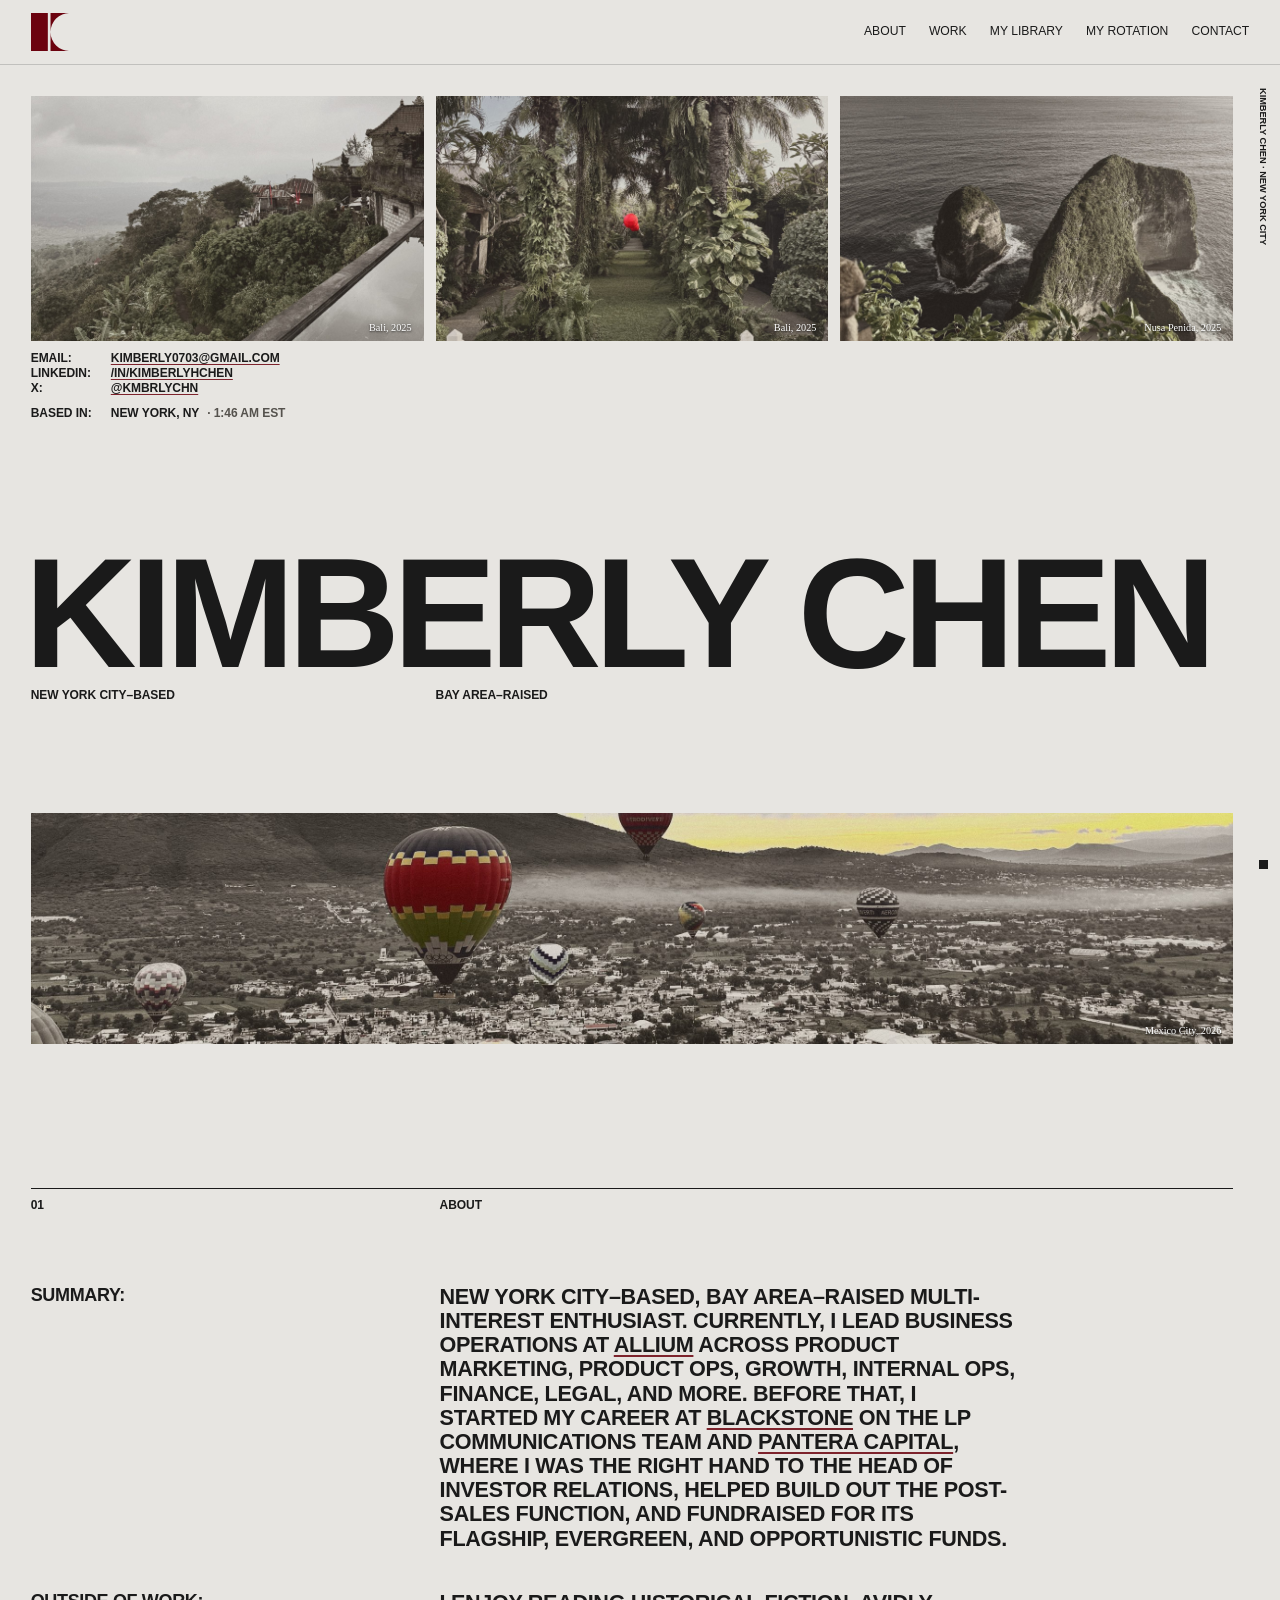
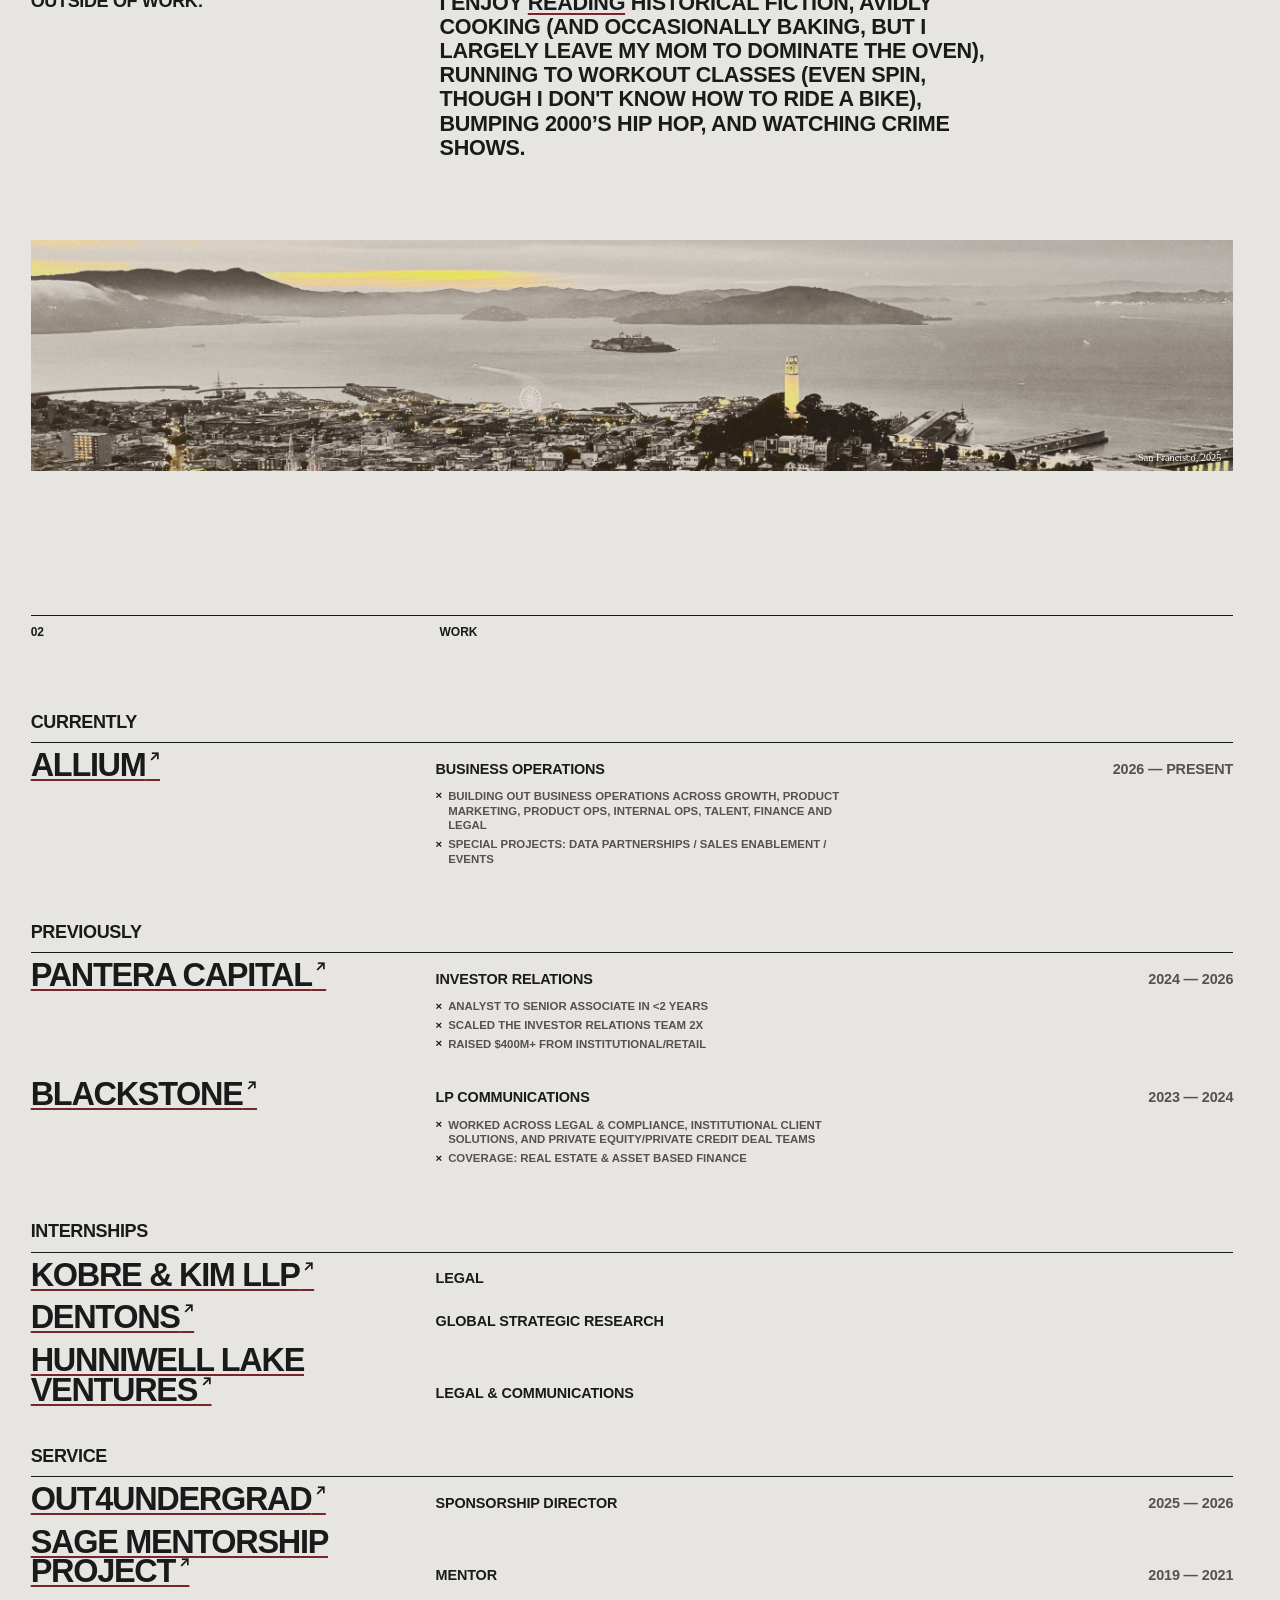
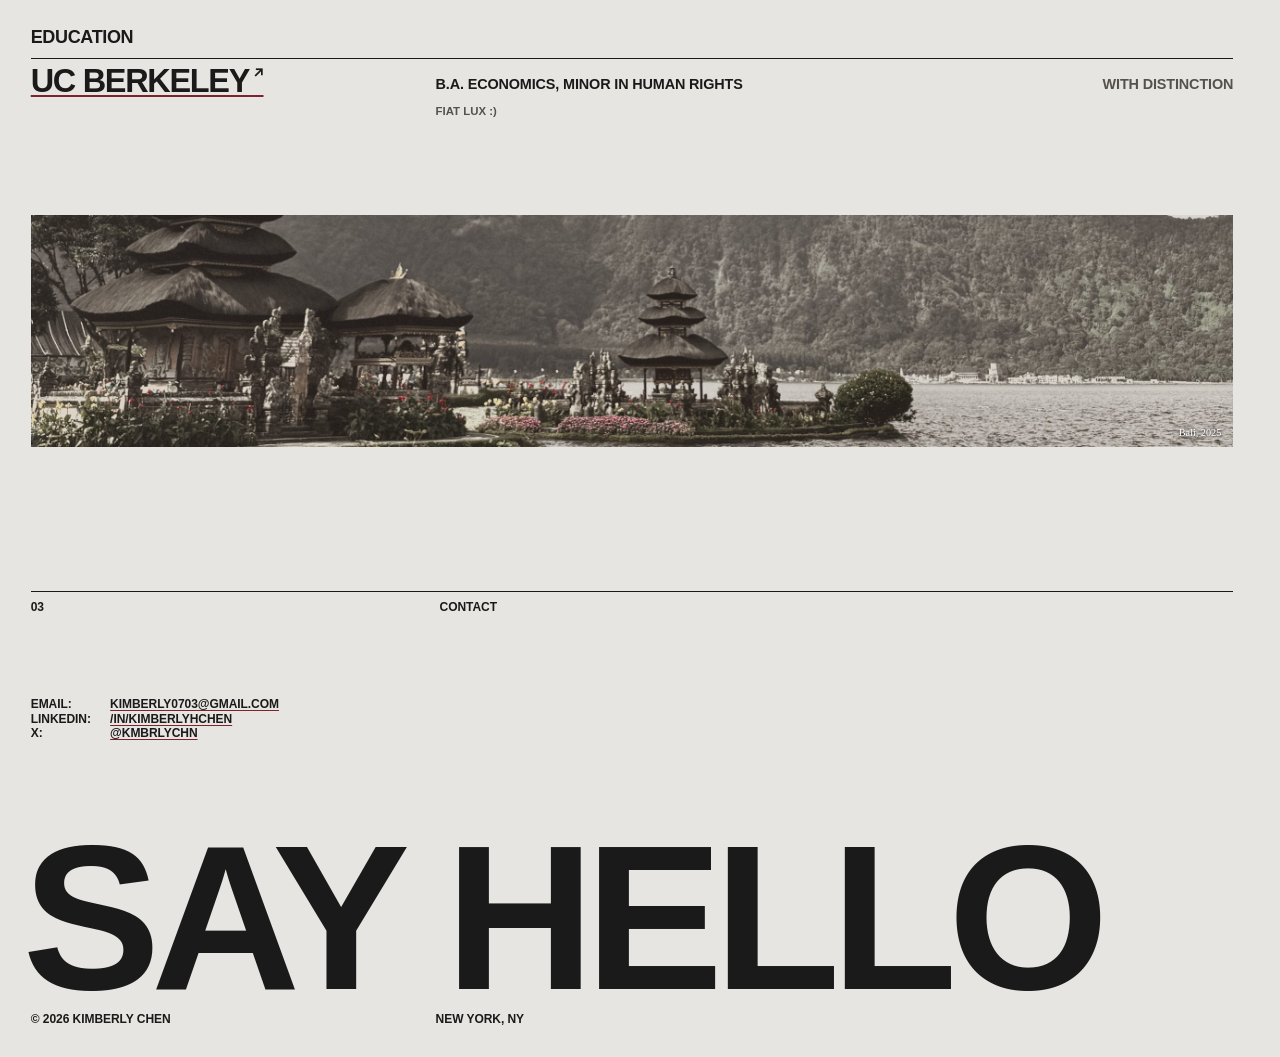
==== index.html @ 0ddcc220 "Photo labels in Homemade Apple pen handwriting Co-Authored-By: Claude Opus 5.5 <noreply@anthropic.co" ====
<!DOCTYPE html>
<html lang="en">
<head>
<meta charset="UTF-8">
<meta name="viewport" content="width=device-width, initial-scale=1.0">
<title>Kimberly Chen</title>
<meta name="description" content="Kimberly Chen, a builder based in New York City. Business Operations at Allium.">
<link rel="icon" href="favicon.svg" type="image/svg+xml">
<link rel="icon" href="favicon.png" type="image/png" sizes="64x64">
<link rel="apple-touch-icon" href="apple-touch-icon.png">
<link rel="preconnect" href="https://fonts.googleapis.com">
<link rel="preconnect" href="https://fonts.gstatic.com" crossorigin>
<link href="https://fonts.googleapis.com/css2?family=Inter+Tight:wght@500;600;700&family=Homemade+Apple&display=swap" rel="stylesheet">
<link rel="stylesheet" href="css/style.css">
</head>
<body>

<header class="topbar">
  <a href="#top" class="topbar-name" aria-label="Kimberly Chen, home"><svg class="topbar-mark" viewBox="15 15 71 70" aria-hidden="true"><rect x="15" y="15" width="31" height="70"/><path d="M51,50 L51,15 L86,15 A35,35 0 0 0 51,50 Z"/><path d="M51,50 A35,35 0 0 0 86,85 L51,85 Z"/></svg></a>
  <nav class="topbar-nav" aria-label="Primary">
    <a href="#about">About</a>
    <a href="#work">Work</a>
    <a href="/library">My Library</a>
    <a href="/rotation">My Rotation</a>
    <a href="#contact">Contact</a>
  </nav>
</header>

<span class="spine" aria-hidden="true">Kimberly Chen · New York City</span>

<main class="page">

  <section class="hero" id="top">
    <div class="photos">
      <figure class="photo"><img src="images/cover-01.jpg" alt="Clifftop village above a misty valley" width="1600" height="1000"><figcaption class="photo-label">Bali, 2025</figcaption></figure>
      <figure class="photo"><img src="images/cover-02.jpg" alt="Garden path under an arch of palm trees" width="1600" height="1000"><figcaption class="photo-label">Bali, 2025</figcaption></figure>
      <figure class="photo"><img src="images/cover-03.jpg" alt="Sea stacks rising out of the ocean" width="1600" height="1000"><figcaption class="photo-label">Nusa Penida, 2025</figcaption></figure>
    </div>

    <dl class="info">
      <dt>Email:</dt><dd><a href="mailto:kimberly0703@gmail.com">kimberly0703@gmail.com</a></dd>
      <dt>LinkedIn:</dt><dd><a href="https://www.linkedin.com/in/kimberlyhchen/" target="_blank" rel="noopener">/in/kimberlyhchen</a></dd>
      <dt>X:</dt><dd><a href="https://x.com/kmbrlychn" target="_blank" rel="noopener">@kmbrlychn</a></dd>
      <dt class="gap">Based in:</dt><dd class="gap">New York, NY <span id="clock"></span></dd>
    </dl>

    <h1 class="display display-name">Kimberly Chen</h1>

    <div class="row-foot">
      <span>New York City–based</span>
      <span>Bay Area–raised</span>
    </div>
  </section>

  <figure class="photo band"><img src="images/band-01.jpg" alt="Hot air balloons drifting over a valley town at sunrise" width="2600" height="500"><figcaption class="photo-label">Mexico City, 2026</figcaption></figure>

  <section class="section" id="about">
    <div class="section-head">
      <span>01</span>
      <span>About</span>
    </div>

    <div class="split">
      <h2 class="label">Summary:</h2>
      <p class="body-caps">New York City–based, Bay Area–raised multi-interest enthusiast. Currently, I lead Business Operations at <a href="https://www.allium.so" target="_blank" rel="noopener">Allium</a> across Product Marketing, Product Ops, Growth, Internal Ops, Finance, Legal, and more. Before that, I started my career at <a href="https://www.blackstone.com" target="_blank" rel="noopener">Blackstone</a> on the LP Communications team and <a href="https://panteracapital.com" target="_blank" rel="noopener">Pantera Capital</a>, where I was the right hand to the Head of Investor Relations, helped build out the post-sales function, and fundraised for its flagship, evergreen, and opportunistic funds.</p>
    </div>

    <div class="split">
      <h2 class="label">Outside of work:</h2>
      <p class="body-caps">I enjoy <a href="/library">reading</a> historical fiction, avidly cooking (and occasionally baking, but I largely leave my mom to dominate the oven), running to workout classes (even spin, though I don't know how to ride a bike), bumping 2000’s hip hop, and watching crime shows.</p>
    </div>
  </section>

  <figure class="photo band band-sf"><img src="images/band-02.jpg" alt="San Francisco at dusk, looking past Coit Tower to Alcatraz and the bay" width="2600" height="500" loading="lazy"><figcaption class="photo-label">San Francisco, 2025</figcaption></figure>

  <section class="section" id="work">
    <div class="section-head">
      <span>02</span>
      <span>Work</span>
    </div>


    <div class="roles">
      <h3 class="label group">Currently</h3>
      <div class="role">
        <a class="role-co" href="https://www.allium.so" target="_blank" rel="noopener">Allium<span aria-hidden="true">&nbsp;↗</span></a>
        <span class="role-title">Business Operations</span>
        <span class="role-date">2026 — Present</span>
        <ul class="role-points">
          <li>Building out Business Operations across Growth, Product Marketing, Product Ops, Internal Ops, Talent, Finance and Legal</li>
          <li>Special projects: data partnerships / sales enablement / events</li>
        </ul>
      </div>

      <h3 class="label group">Previously</h3>
      <div class="role">
        <a class="role-co" href="https://panteracapital.com" target="_blank" rel="noopener">Pantera Capital<span aria-hidden="true">&nbsp;↗</span></a>
        <span class="role-title">Investor Relations</span>
        <span class="role-date">2024 — 2026</span>
        <ul class="role-points">
          <li>Analyst to Senior Associate in &lt;2 years</li>
          <li>Scaled the investor relations team 2x</li>
          <li>Raised $400M+ from institutional/retail</li>
        </ul>
      </div>
      <div class="role">
        <a class="role-co" href="https://www.blackstone.com" target="_blank" rel="noopener">Blackstone<span aria-hidden="true">&nbsp;↗</span></a>
        <span class="role-title">LP Communications</span>
        <span class="role-date">2023 — 2024</span>
        <ul class="role-points">
          <li>Worked across Legal &amp; Compliance, Institutional Client Solutions, and Private Equity/Private Credit deal teams</li>
          <li>Coverage: Real Estate &amp; Asset Based Finance</li>
        </ul>
      </div>

      <h3 class="label group">Internships</h3>
      <div class="role">
        <a class="role-co" href="https://kobrekim.com" target="_blank" rel="noopener">Kobre &amp; Kim LLP<span aria-hidden="true">&nbsp;↗</span></a>
        <span class="role-title">Legal</span>
        <span class="role-date"></span>
      </div>
      <div class="role">
        <a class="role-co" href="https://www.dentons.com" target="_blank" rel="noopener">Dentons<span aria-hidden="true">&nbsp;↗</span></a>
        <span class="role-title">Global Strategic Research</span>
        <span class="role-date"></span>
      </div>
      <div class="role">
        <a class="role-co" href="https://hunniwell.com" target="_blank" rel="noopener">Hunniwell Lake Ventures<span aria-hidden="true">&nbsp;↗</span></a>
        <span class="role-title">Legal &amp; Communications</span>
        <span class="role-date"></span>
      </div>

      <h3 class="label group">Service</h3>
      <div class="role">
        <a class="role-co" href="https://www.outforundergrad.org" target="_blank" rel="noopener">Out4Undergrad<span aria-hidden="true">&nbsp;↗</span></a>
        <span class="role-title">Sponsorship Director</span>
        <span class="role-date">2025 — 2026</span>
      </div>
      <div class="role">
        <a class="role-co" href="https://sagementorship.org" target="_blank" rel="noopener">Sage Mentorship Project<span aria-hidden="true">&nbsp;↗</span></a>
        <span class="role-title">Mentor</span>
        <span class="role-date">2019 — 2021</span>
      </div>

      <h3 class="label group">Education</h3>
      <div class="role">
        <a class="role-co" href="https://www.berkeley.edu" target="_blank" rel="noopener">UC Berkeley<span aria-hidden="true">&nbsp;↗</span></a>
        <span class="role-title">B.A. Economics, Minor in Human Rights</span>
        <span class="role-date">With Distinction</span>
        <p class="role-points role-note">Fiat Lux :)</p>
      </div>
    </div>
  </section>

  <figure class="photo band band-temple"><img src="images/band-03.jpg" alt="Lakeside temple pagodas below a cloud-wrapped mountain" width="2600" height="500" loading="lazy"><figcaption class="photo-label">Bali, 2025</figcaption></figure>

  <section class="section contact" id="contact">
    <div class="section-head">
      <span>03</span>
      <span>Contact</span>
    </div>

    <dl class="info">
      <dt>Email:</dt><dd><a href="mailto:kimberly0703@gmail.com">kimberly0703@gmail.com</a></dd>
      <dt>LinkedIn:</dt><dd><a href="https://www.linkedin.com/in/kimberlyhchen/" target="_blank" rel="noopener">/in/kimberlyhchen</a></dd>
      <dt>X:</dt><dd><a href="https://x.com/kmbrlychn" target="_blank" rel="noopener">@kmbrlychn</a></dd>
    </dl>

    <h2 class="display"><a href="mailto:kimberly0703@gmail.com">Say hello</a></h2>

    <div class="row-foot">
      <span>© 2026 Kimberly Chen</span>
      <span>New York, NY</span>
    </div>
  </section>

</main>

<span class="corner" aria-hidden="true"></span>

<script src="js/main.js"></script>
</body>
</html>
---- css/style.css ----
:root{
  --paper:#e7e5e1;
  --ink:#1a1a1a;
  --ink-soft:#55524d;
  --rule:rgba(26,26,26,.18);
  --photo:#302824;
  --chrome:#dcdad5;
  --accent:#6b020e;
  --accent-soft:rgba(107,2,14,.85);

  /* Helvetica Neue on Apple devices matches the reference exactly; Inter Tight covers everyone else */
  --font:'Helvetica Neue', Helvetica, 'Inter Tight', Arial, sans-serif;

  --gutter:clamp(1rem,2.4vw,2.2rem);
  --gap:clamp(.4rem,1cqi,.75rem);
}

*,*::before,*::after{box-sizing:border-box;}
html{scroll-behavior:smooth;}
body{
  margin:0;
  background:var(--paper);
  color:var(--ink);
  font-family:var(--font);
  -webkit-font-smoothing:antialiased;
}
a{color:inherit;text-decoration:none;}
h1,h2,h3,p,dl,dd,figure{margin:0;}

/* ---------- TOPBAR ---------- */
.topbar{
  position:sticky;
  top:0;
  z-index:50;
  display:flex;
  align-items:center;
  justify-content:space-between;
  gap:1rem;
  padding:.8rem var(--gutter);
  background:var(--paper);
  border-bottom:1px solid var(--rule);
}
.topbar-name{
  font-weight:700;
  font-size:clamp(1.3rem,2.4vw,1.9rem);
  line-height:.8;
  letter-spacing:-.045em;
  text-transform:uppercase;
  white-space:nowrap;
}
.topbar-name{display:flex;align-items:center;gap:.45em;}
.topbar-mark{height:1.25em;width:auto;fill:var(--accent);flex:none;}
.topbar-nav{display:flex;gap:clamp(.9rem,1.8vw,1.5rem);}
.topbar-nav a{
  padding-bottom:.18em;
  font-size:clamp(.72rem,.95vw,.85rem);
  font-weight:400;
  letter-spacing:0;
  text-transform:uppercase;
  background:linear-gradient(var(--accent),var(--accent)) left bottom / 0 2px no-repeat;
  transition:background-size .25s ease;
}
.topbar-nav a:hover,
.topbar-nav a.is-active{background-size:100% 2px;}

/* ---------- PAGE ---------- */
.page{
  padding:0 calc(var(--gutter) + 1rem) 0 var(--gutter);
  container-type:inline-size;
}
.hero{padding-top:var(--gutter);}
.section{
  padding-top:clamp(5rem,12cqi,9rem);
  scroll-margin-top:3.5rem;
}

/* the small caps type that carries everything that isn't the display word */
.label,
.info dt,.info dd,
.row-foot,.section-head,
.spine,
.role-co,.role-title,.role-date{
  font-weight:700;
  font-size:clamp(.62rem,1cqi,.8rem);
  line-height:1.15;
  letter-spacing:-.005em;
  text-transform:uppercase;
}

/* ---------- PHOTOS ---------- */
.photos{
  display:grid;
  grid-template-columns:repeat(3,1fr);
  gap:var(--gap);
}
.photo{
  aspect-ratio:16/10;
  background:var(--photo);
  overflow:hidden;
}
.photo{position:relative;}
.photo-label{
  position:absolute;
  right:clamp(.45rem,1cqi,.85rem);
  bottom:clamp(.3rem,.7cqi,.55rem);
  font-family:'Homemade Apple', cursive;
  font-size:clamp(.55rem,.85cqi,.78rem);
  line-height:1;
  color:#fff;
  text-shadow:0 1px 2px rgba(0,0,0,.65), 0 0 8px rgba(0,0,0,.45);
  pointer-events:none;
}
.photo img{
  width:100%;height:100%;
  object-fit:cover;
  display:block;
}
.band{
  aspect-ratio:26/5;
  margin-top:clamp(2.5rem,7cqi,5rem);
}

/* ---------- HERO / CONTACT ---------- */
.info{
  display:grid;
  grid-template-columns:max-content 1fr;
  gap:.05rem 1.2em;
  margin-top:.7rem;
}
.info .gap{margin-top:.9em;}
.info dd a{transition:opacity .2s ease;}
.info dd a:hover{opacity:.55;}
#clock{margin-left:.4em;color:var(--ink-soft);}

.display{
  margin-top:clamp(3rem,11cqi,8.5rem);
  font-weight:700;
  font-size:17.2cqi;
  line-height:.78;
  letter-spacing:-.045em;
  text-transform:uppercase;
  white-space:nowrap;
  margin-left:-.04em;
}
.display-name{font-size:12.9cqi;}
.display a{transition:opacity .2s ease;}
.display a:hover{opacity:.7;}
.row-foot{
  display:grid;
  grid-template-columns:repeat(3,1fr);
  gap:var(--gap);
  margin-top:clamp(.5rem,1.2cqi,.9rem);
  padding-bottom:var(--gutter);
}

.spine{
  position:fixed;
  top:calc(3.6rem + var(--gutter));
  right:clamp(.4rem,.9vw,.8rem);
  z-index:40;
  writing-mode:vertical-rl;
  white-space:nowrap;
  font-size:.58rem;
}
.corner{
  position:fixed;
  right:clamp(.4rem,.9vw,.8rem);
  bottom:var(--gutter);
  z-index:40;
  width:.6rem;
  aspect-ratio:1;
  background:var(--ink);
}

/* ---------- SECTIONS ---------- */
.section-head{
  display:grid;
  grid-template-columns:1fr 2fr;
  gap:var(--gap);
  padding:.6rem 0 clamp(2rem,6cqi,4.5rem);
  border-top:1.5px solid var(--ink);
}
.split{
  display:grid;
  grid-template-columns:1fr 2fr;
  gap:var(--gap);
  margin-bottom:clamp(1.5rem,3.5cqi,2.5rem);
}
.body-caps a{
  text-decoration:underline;
  text-decoration-thickness:1.5px;
  text-underline-offset:.15em;
  text-decoration-color:var(--accent-soft);
  transition:text-decoration-color .2s ease;
}
.body-caps a:hover{text-decoration-color:var(--accent);}
.body-caps{
  font-weight:700;
  text-transform:uppercase;
  font-size:clamp(.85rem,1.8cqi,1.35rem);
  line-height:1.12;
  letter-spacing:-.015em;
  max-width:48ch;
}

.roles{display:grid;grid-template-columns:1fr 1fr 1fr;gap:0 var(--gap);}
.group{
  grid-column:1 / -1;
  padding:2.2rem 0 .6rem;
  border-bottom:1.5px solid var(--ink);
}
.group:first-child{padding-top:0;}
.role{
  grid-column:1 / -1;
  display:grid;
  grid-template-columns:subgrid;
  row-gap:.3rem;
  align-items:end;
  padding:.5rem 0 .3rem;
}
.role .role-co{
  font-size:clamp(1.15rem,2.7cqi,2.4rem);
  line-height:.92;
  letter-spacing:-.04em;
}
.role-title,.role-date{padding-bottom:.25em;}
.roles .group,
.split .label{
  font-size:clamp(.85rem,1.5cqi,1.3rem);
  letter-spacing:-.02em;
}
.role .role-title,.role .role-date{
  font-size:clamp(.72rem,1.2cqi,1.05rem);
  letter-spacing:-.01em;
}
.role-date{text-align:right;color:var(--ink-soft);}
.role-points{
  grid-column:2 / -1;
  margin:.2rem 0 .7rem;
  padding-left:0;
  list-style:none;
  max-width:64ch;
  font-weight:600;
  font-size:clamp(.62rem,.95cqi,.8rem);
  line-height:1.3;
  text-transform:uppercase;
  color:var(--ink-soft);
}
.role-note{margin-top:.2rem;}
.role-points li{
  position:relative;
  padding-left:1.1em;
  margin-bottom:.35em;
}
.role-points li::before{
  content:"×";
  position:absolute;
  left:0;
  top:-.05em;
  color:var(--ink);
  font-weight:700;
}
a.role-co{
  justify-self:start;
  text-decoration:underline;
  text-decoration-thickness:2px;
  text-underline-offset:.1em;
  text-decoration-color:var(--accent-soft);
  transition:text-decoration-color .2s ease;
}
a.role-co span{font-size:.45em;vertical-align:.9em;}
a.role-co:hover{text-decoration-color:var(--accent);}

.contact .display{margin-top:clamp(2.5rem,8cqi,6rem);}

/* ---------- LIBRARY ---------- */
.display-library{margin-top:clamp(1.5rem,5cqi,4rem);font-size:11cqi;}
.library-meta{
  display:grid;
  grid-template-columns:1fr 2fr;
  gap:var(--gap);
  align-items:end;
  margin-top:clamp(.6rem,1.4cqi,1rem);
}
.library-meta .info{margin-top:0;}
.info dd a{text-decoration:underline;text-underline-offset:.2em;text-decoration-color:var(--accent-soft);}
.info dd a:hover{text-decoration-color:var(--accent);}
.sort{display:flex;align-items:baseline;gap:1.2em;}
.sort button{
  padding:0 0 .15em;
  border:0;
  background:linear-gradient(var(--accent),var(--accent)) left bottom / 0 2px no-repeat;
  color:var(--ink);
  font:inherit;
  font-size:clamp(.62rem,1cqi,.8rem);
  font-weight:700;
  text-transform:uppercase;
  cursor:pointer;
  transition:background-size .25s ease;
}
.sort button:hover,.sort button.is-active{background-size:100% 2px;}

.shelf-wrap,.now-reading{margin-top:clamp(2rem,5cqi,3.5rem);}
.shelf-wrap .section-head,.now-reading .section-head{padding-bottom:0;}
.now-list{
  list-style:none;
  margin:0;
  padding:clamp(1.2rem,3cqi,2rem) 0 0;
  display:grid;
  grid-template-columns:repeat(3,1fr);
  gap:var(--gap);
}
.now-book{display:flex;align-items:flex-end;gap:1rem;}
.now-cover{flex:0 0 clamp(70px,9cqi,120px);}
.now-cover img,.now-cover .book-blank{
  display:block;
  width:100%;
  aspect-ratio:2/3;
  object-fit:cover;
  filter:saturate(.55) sepia(.14) contrast(.97);
  box-shadow:0 1px 2px rgba(0,0,0,.12);
  transition:filter .3s ease;
}
.now-book:hover img{filter:none;}
.now-text{display:flex;flex-direction:column;gap:.25rem;}
.now-title,.now-author{
  font-weight:700;
  font-size:clamp(.62rem,1cqi,.8rem);
  line-height:1.15;
  text-transform:uppercase;
}
.now-author{color:var(--ink-soft);}
.shelf-status{padding-top:1rem;}
.shelf-status a{text-decoration:underline;text-underline-offset:.2em;text-decoration-color:var(--accent);}
.shelf{
  list-style:none;
  margin:0;
  padding:0;
  display:grid;
  grid-template-columns:repeat(6,1fr);
  gap:0 var(--gap);
}
.book{
  position:relative;
  aspect-ratio:4/5;
  display:flex;
  align-items:center;
  justify-content:center;
}
.book-num{
  position:absolute;
  left:0;top:.5rem;
  font-weight:700;
  font-size:clamp(.55rem,.8cqi,.68rem);
}
.book-link{
  position:relative;
  width:42%;
  display:block;
}
.book-link img,
.book-blank{
  display:block;
  width:100%;
  aspect-ratio:2/3;
  object-fit:cover;
  /* mute publisher covers so the grid reads like the site photos */
  filter:saturate(.55) sepia(.14) contrast(.97);
  box-shadow:0 1px 2px rgba(0,0,0,.12);
  transition:filter .3s ease, transform .3s ease;
}
.book-blank{
  padding:.4rem;
  background:#d6d3cd;
  font-weight:700;
  font-size:.5rem;
  line-height:1.1;
  text-transform:uppercase;
  overflow:hidden;
  overflow-wrap:anywhere;
}
.book-link:hover img{filter:none;transform:translateY(-2px);}
.book-cap{
  position:absolute;
  left:50%;top:calc(100% + .5rem);
  width:max-content;
  max-width:160%;
  transform:translateX(-50%);
  font-weight:700;
  font-size:.6rem;
  line-height:1.15;
  text-transform:uppercase;
  text-align:center;
  color:var(--ink-soft);
  opacity:0;
  transition:opacity .2s ease;
  pointer-events:none;
}
.book-link:hover .book-cap,
.book-link:focus-visible .book-cap{opacity:1;}
.library-foot{margin-top:clamp(3rem,8cqi,6rem);}

.shelf-albums{grid-template-columns:repeat(4,1fr);}
.album{aspect-ratio:1/1;}
.album .book-link{width:62%;}
.album .book-link img{aspect-ratio:1/1;}

@media (max-width:1000px){
  .shelf{grid-template-columns:repeat(4,1fr);}
}

/* ---------- MOBILE ---------- */
@media (max-width:640px){
  .page{padding-right:var(--gutter);}
  .spine,.corner{display:none;}
  .topbar-name{font-size:1rem;}
  .topbar-nav{gap:.7rem;}
  .topbar-nav a{font-size:.64rem;}
  .label,.info dt,.info dd,.row-foot,.section-head,
  .role-co,.role-title,.role-date{font-size:.62rem;}
  .photos{grid-template-columns:1fr 1fr;}
  .photo:first-child{grid-column:1 / -1;}
  .band{aspect-ratio:3/1;}
  .band img{object-position:38% 50%;}
  .band-sf img{object-position:58% 50%;}
  .band-temple img{object-position:20% 50%;}
  .row-foot{grid-template-columns:1fr 1fr;}
  .split,.section-head{grid-template-columns:1fr;}
  .library-meta{grid-template-columns:1fr;gap:1.2rem;}
  .shelf{grid-template-columns:repeat(3,1fr);}
  .shelf-albums{grid-template-columns:repeat(2,1fr);}
  .album .book-link{width:68%;}
  .now-list{grid-template-columns:1fr;gap:1.2rem;}
  .book-link{width:52%;}
  .book-cap{display:none;}
  .split .label{margin-bottom:.3rem;}
  .body-caps{font-size:.9rem;}
  .roles{grid-template-columns:1fr auto;}
  .role-title{grid-column:1;grid-row:2;}
  .role-points{grid-column:1 / -1;font-size:.62rem;}
  .role-date{grid-column:2;grid-row:1;}
}

@media (prefers-reduced-motion: reduce){
  html{scroll-behavior:auto;}
  *{transition-duration:.001ms !important;}
}
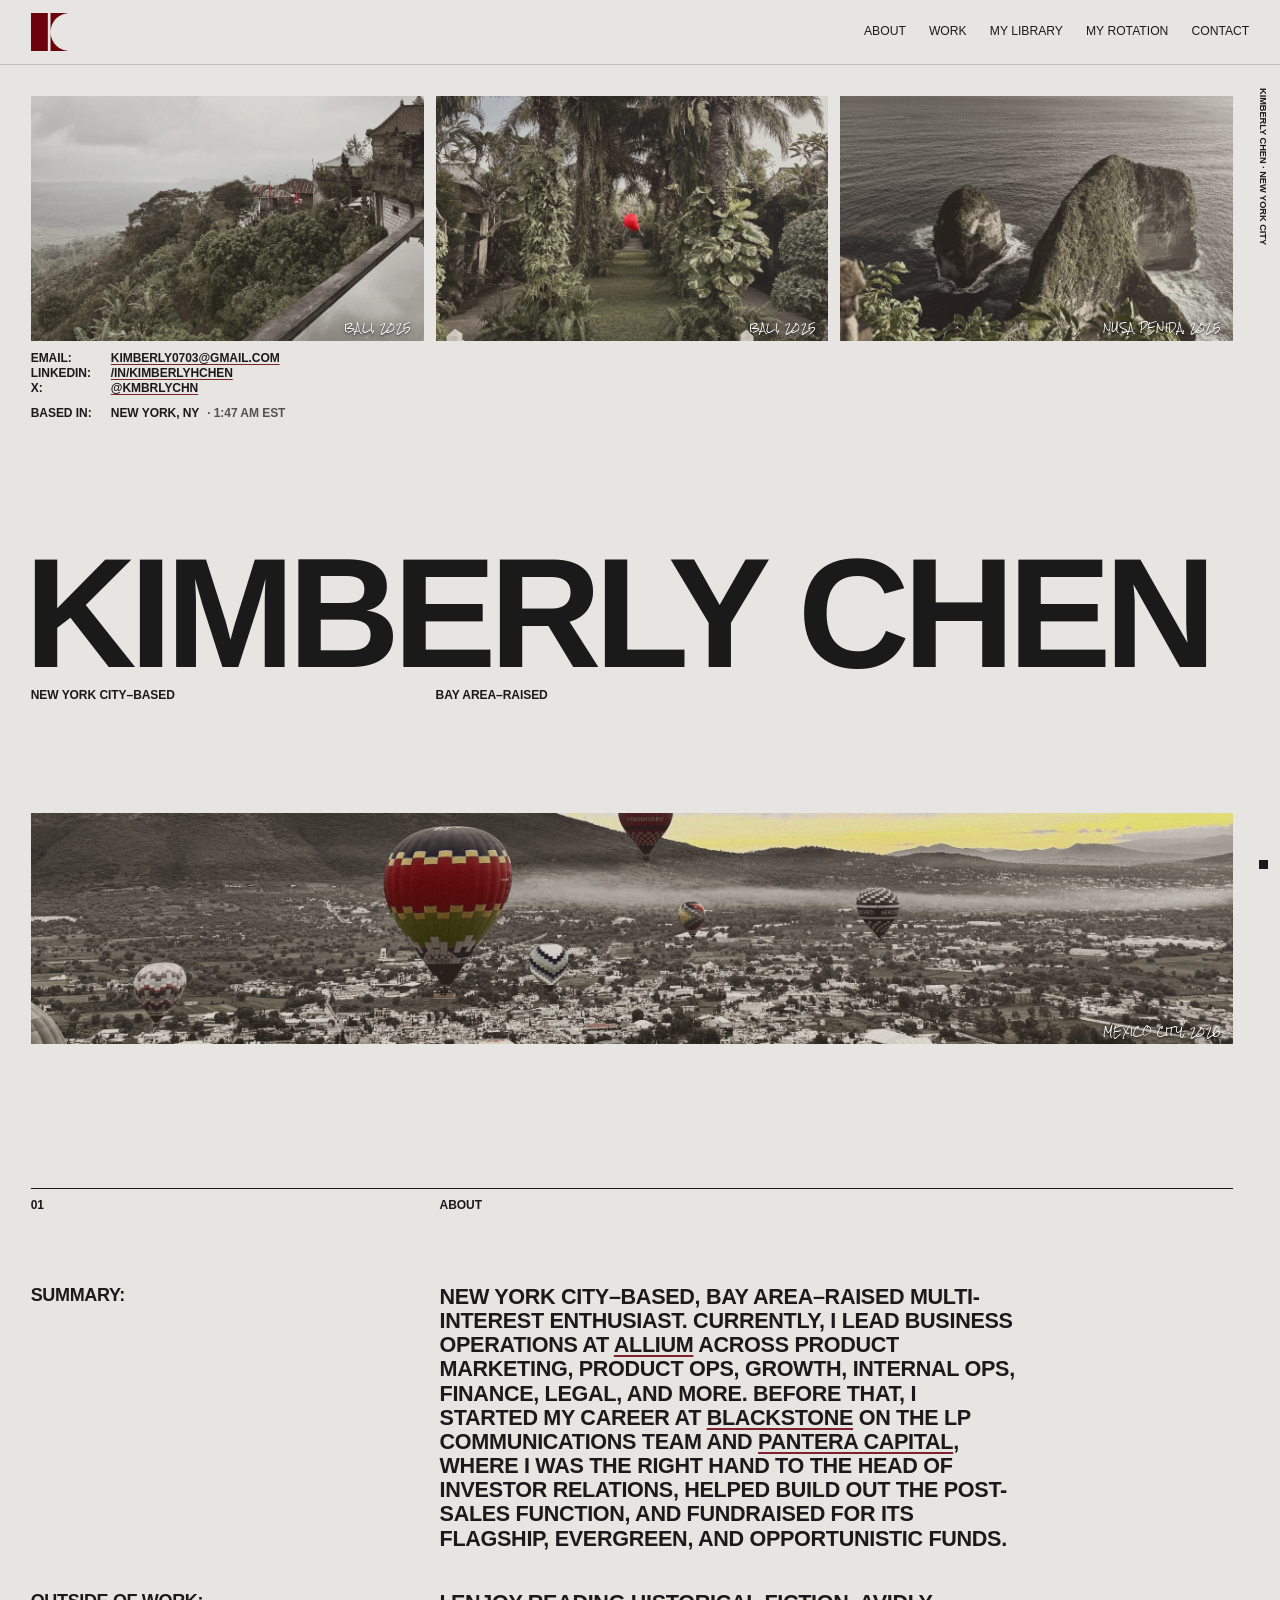
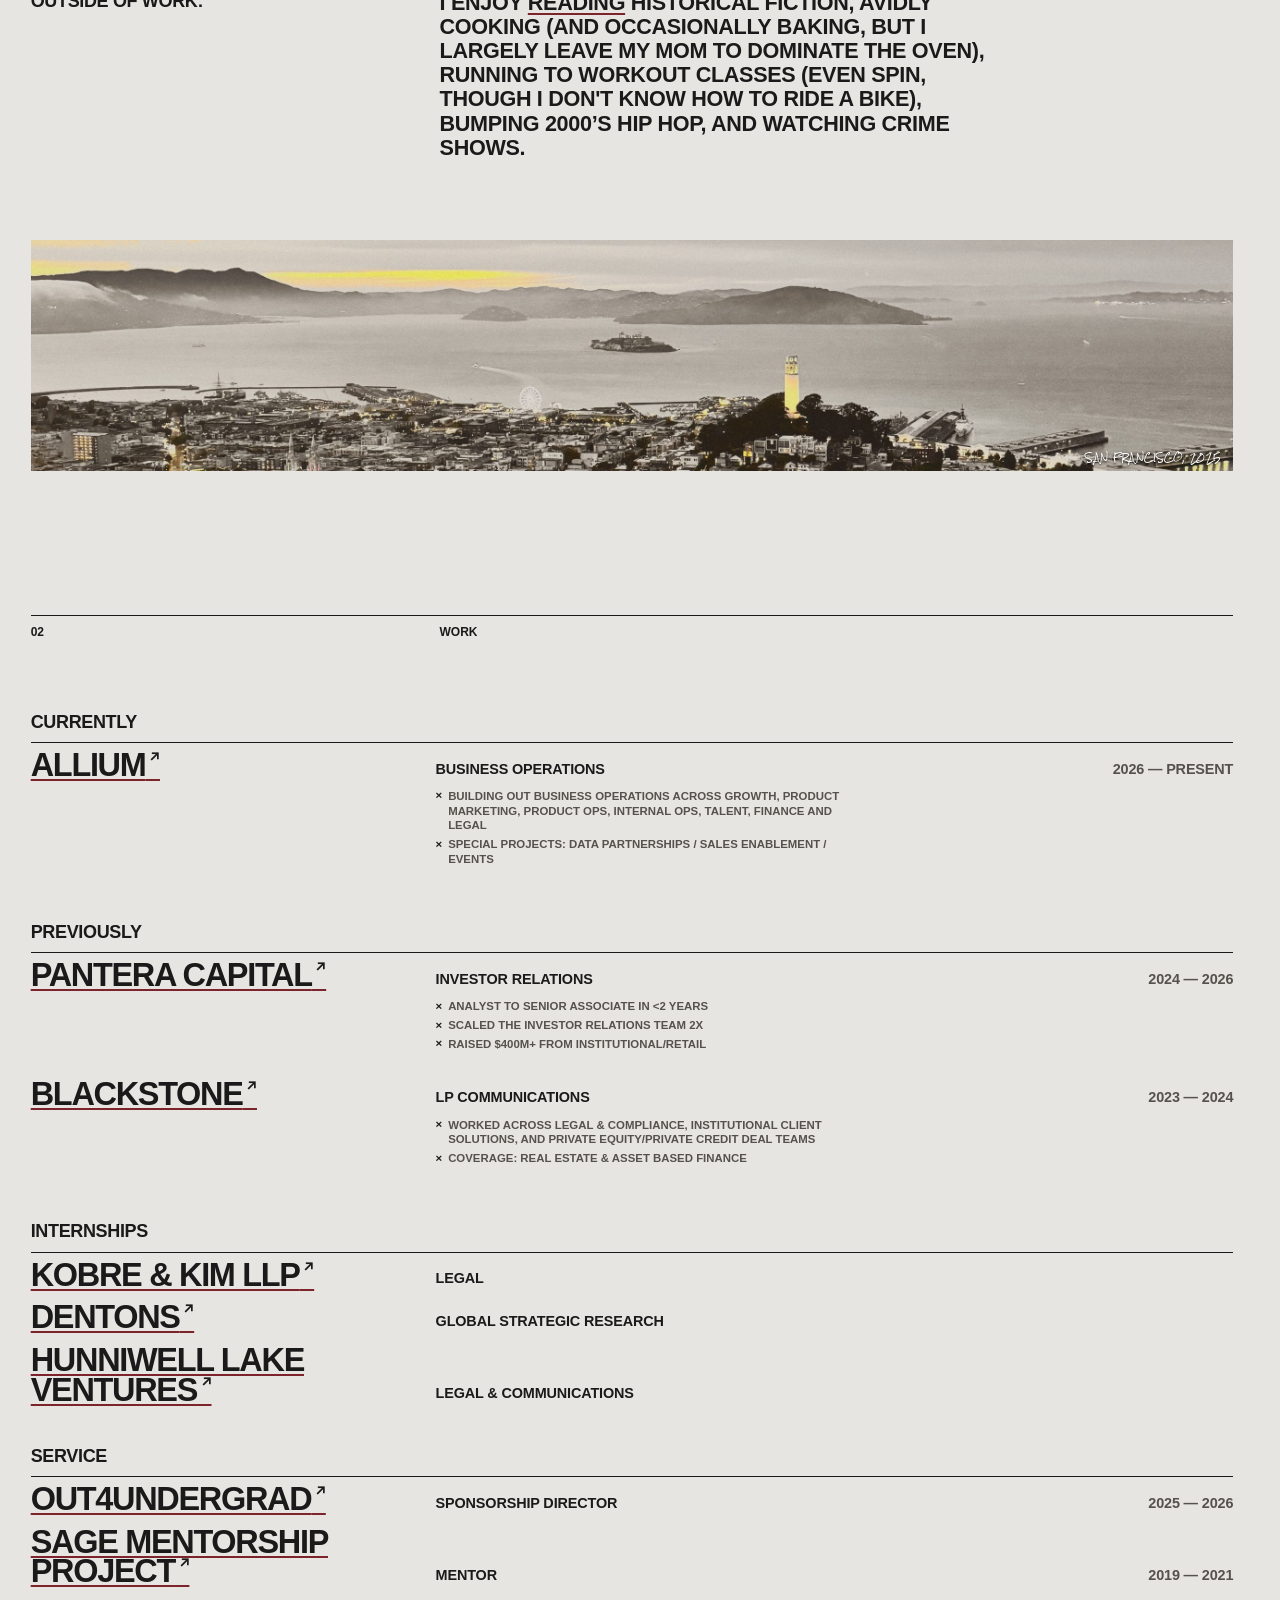
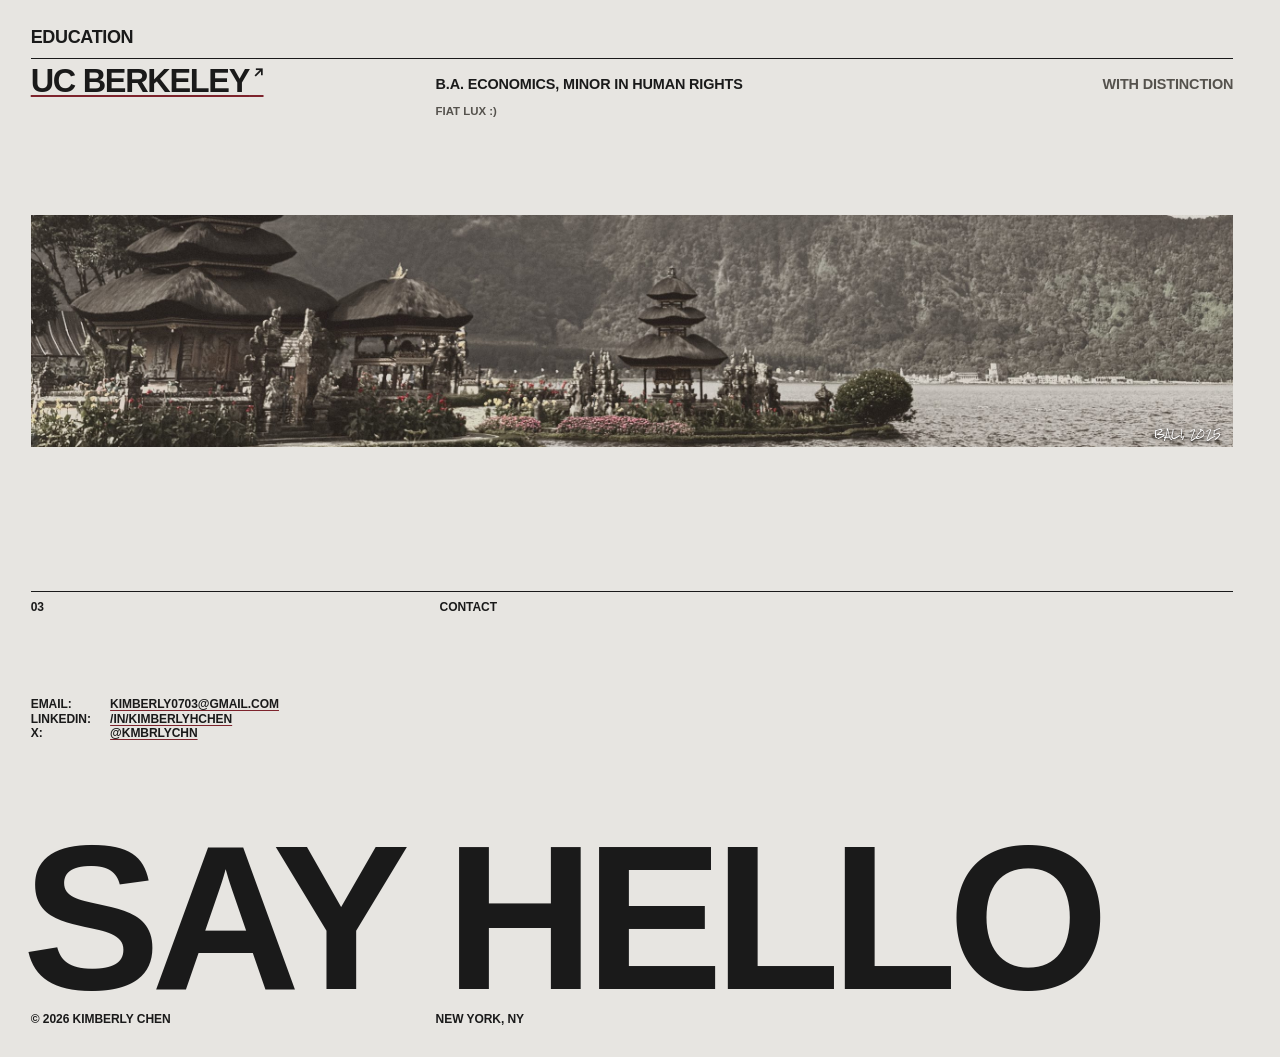
==== commit b97cc30f: "Photo labels in scratchy all-caps Rock Salt Co-Authored-By: Claude Opus 5.5 <noreply@anthropic.com>" ====
--- a/index.html
+++ b/index.html
@@ -10,7 +10,7 @@
 <link rel="apple-touch-icon" href="apple-touch-icon.png">
 <link rel="preconnect" href="https://fonts.googleapis.com">
 <link rel="preconnect" href="https://fonts.gstatic.com" crossorigin>
-<link href="https://fonts.googleapis.com/css2?family=Inter+Tight:wght@500;600;700&family=Homemade+Apple&display=swap" rel="stylesheet">
+<link href="https://fonts.googleapis.com/css2?family=Inter+Tight:wght@500;600;700&family=Rock+Salt&display=swap" rel="stylesheet">
 <link rel="stylesheet" href="css/style.css">
 </head>
 <body>
--- a/css/style.css
+++ b/css/style.css
@@ -103,8 +103,10 @@
   position:absolute;
   right:clamp(.45rem,1cqi,.85rem);
   bottom:clamp(.3rem,.7cqi,.55rem);
-  font-family:'Homemade Apple', cursive;
-  font-size:clamp(.55rem,.85cqi,.78rem);
+  font-family:'Rock Salt', cursive;
+  font-size:clamp(.5rem,.78cqi,.7rem);
+  text-transform:uppercase;
+  letter-spacing:.04em;
   line-height:1;
   color:#fff;
   text-shadow:0 1px 2px rgba(0,0,0,.65), 0 0 8px rgba(0,0,0,.45);
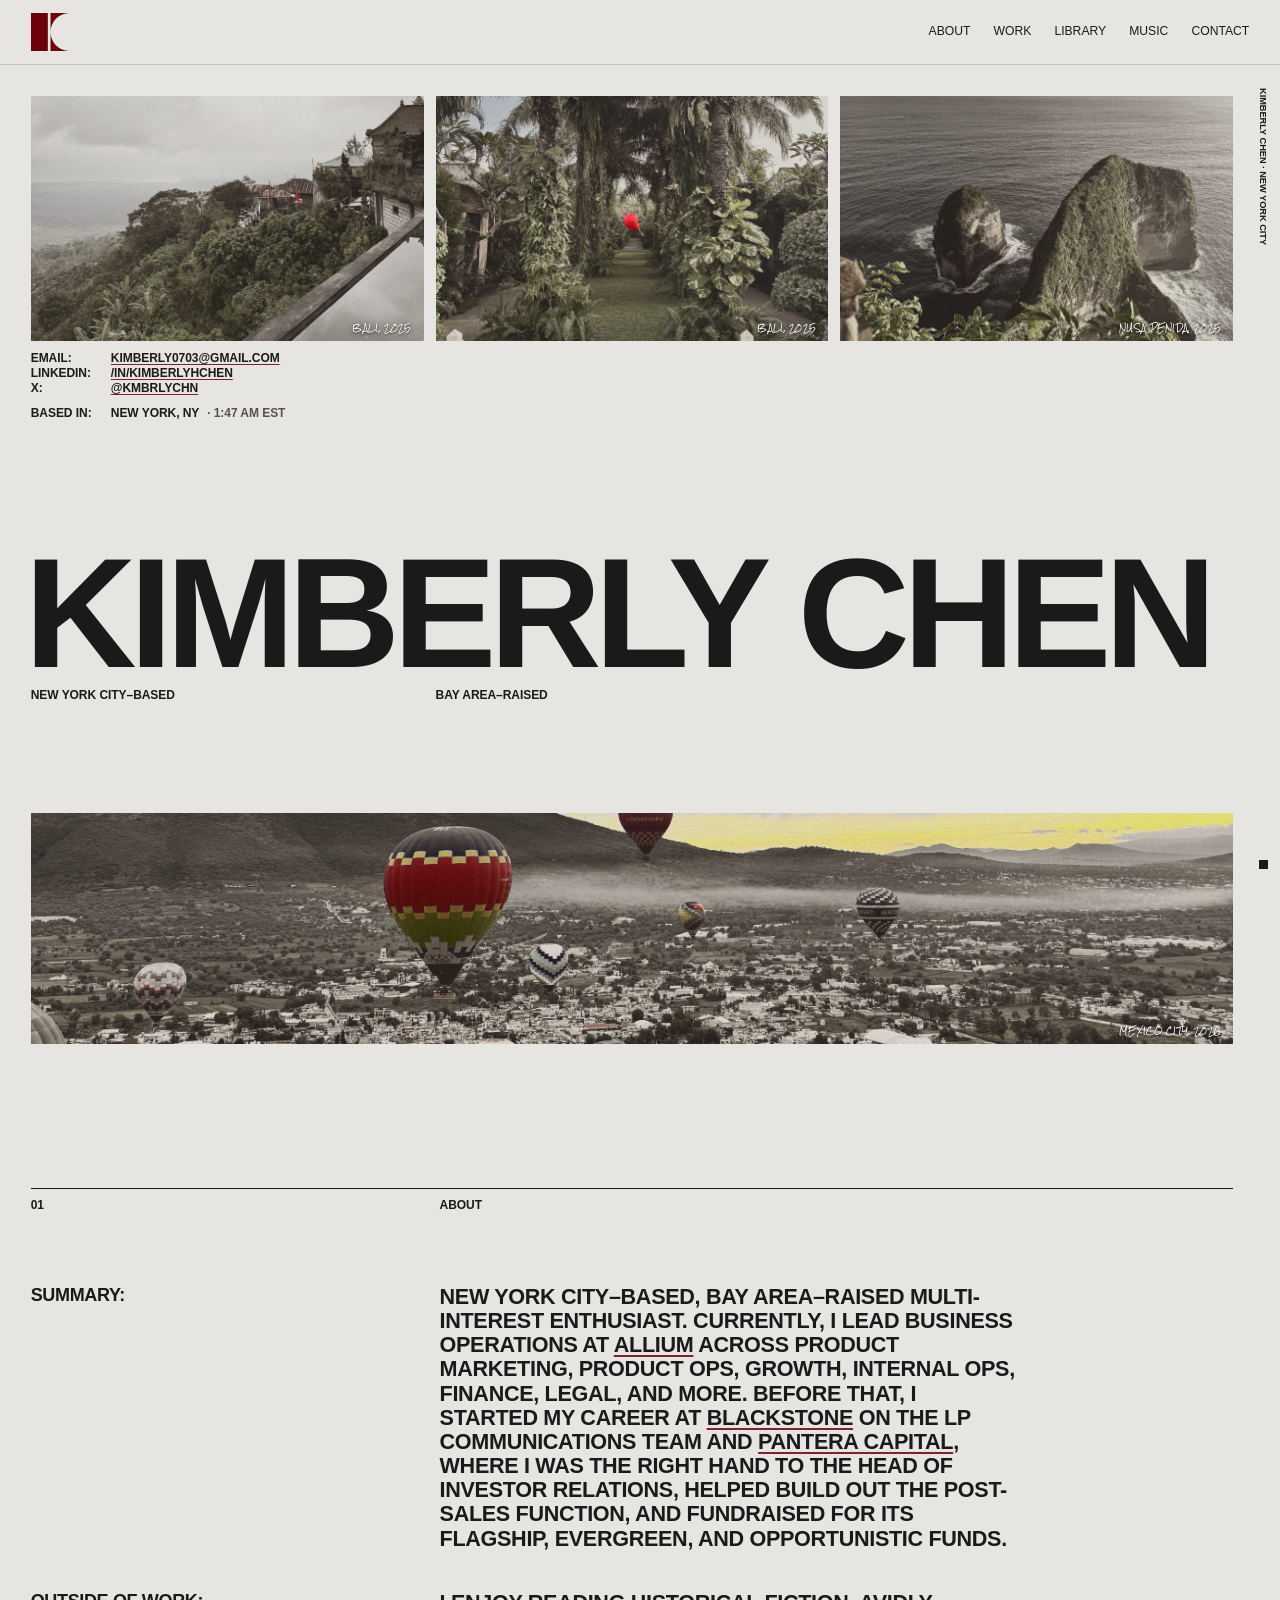
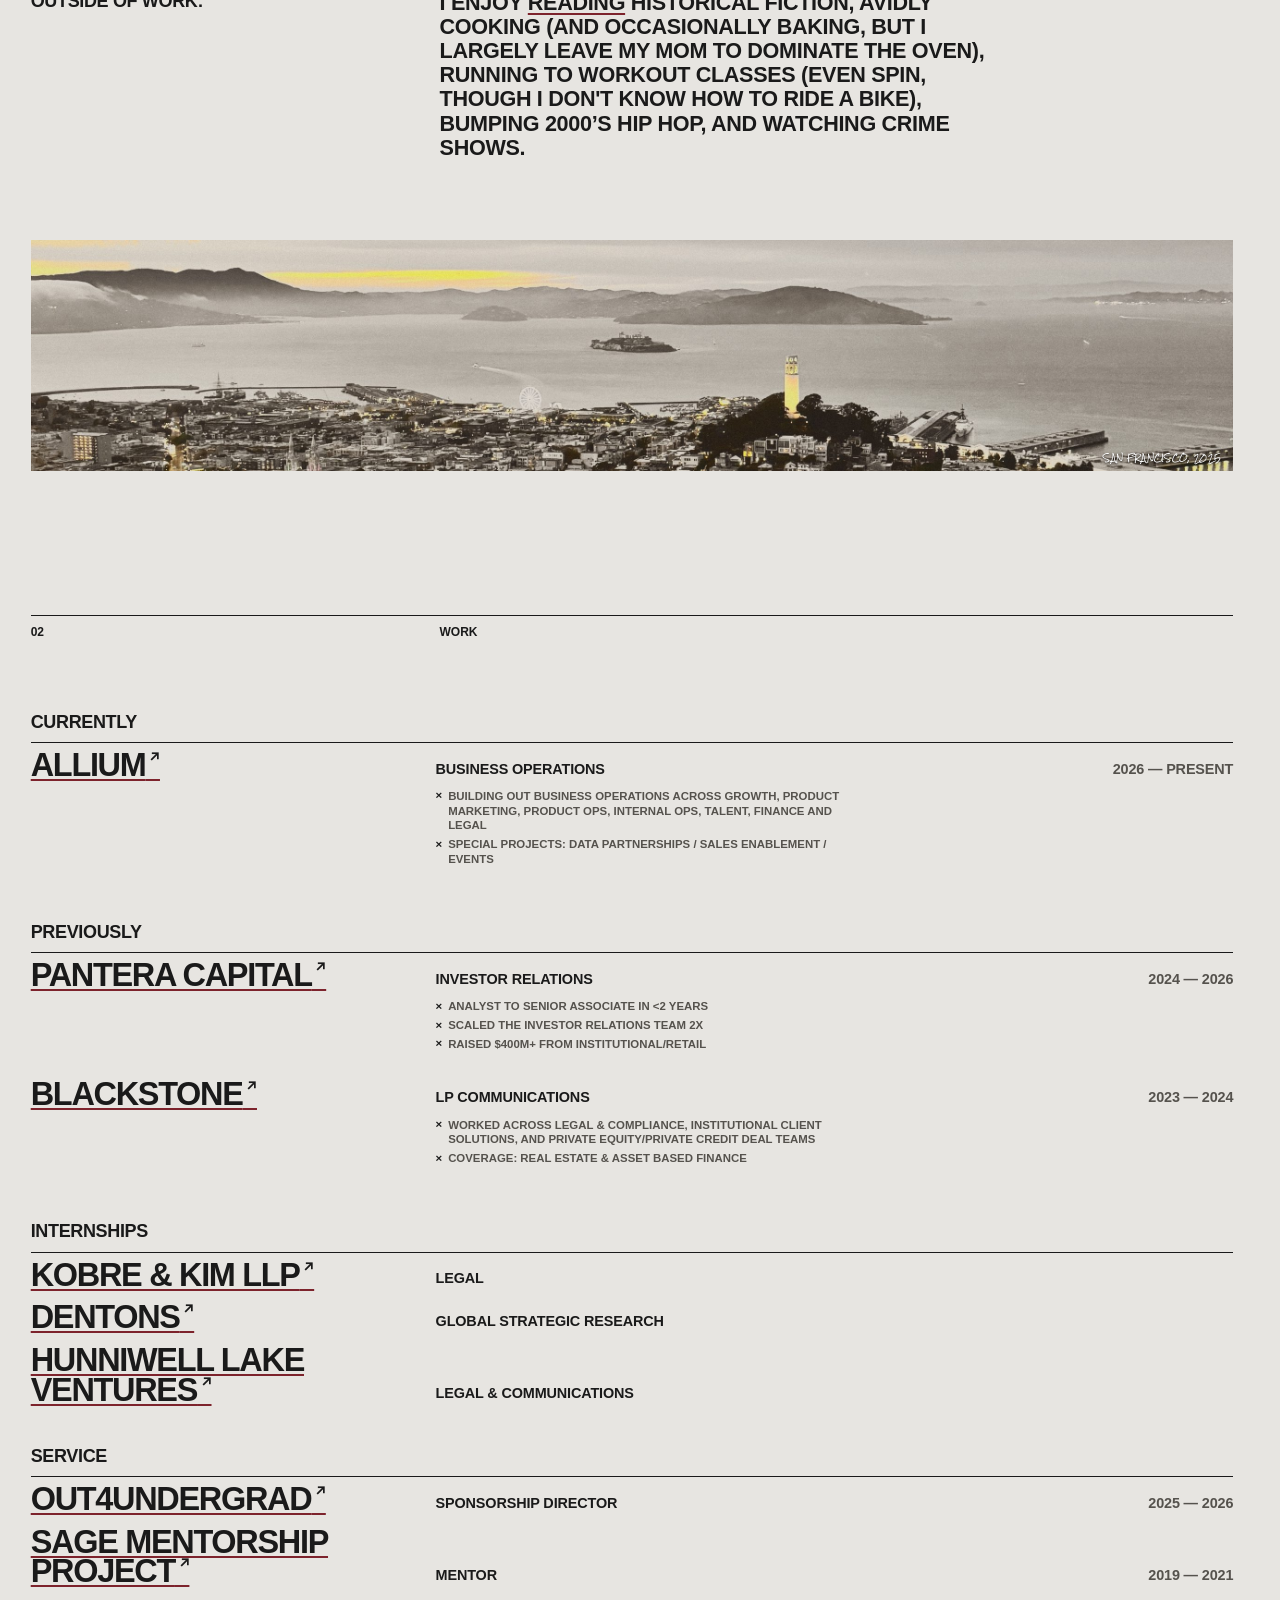
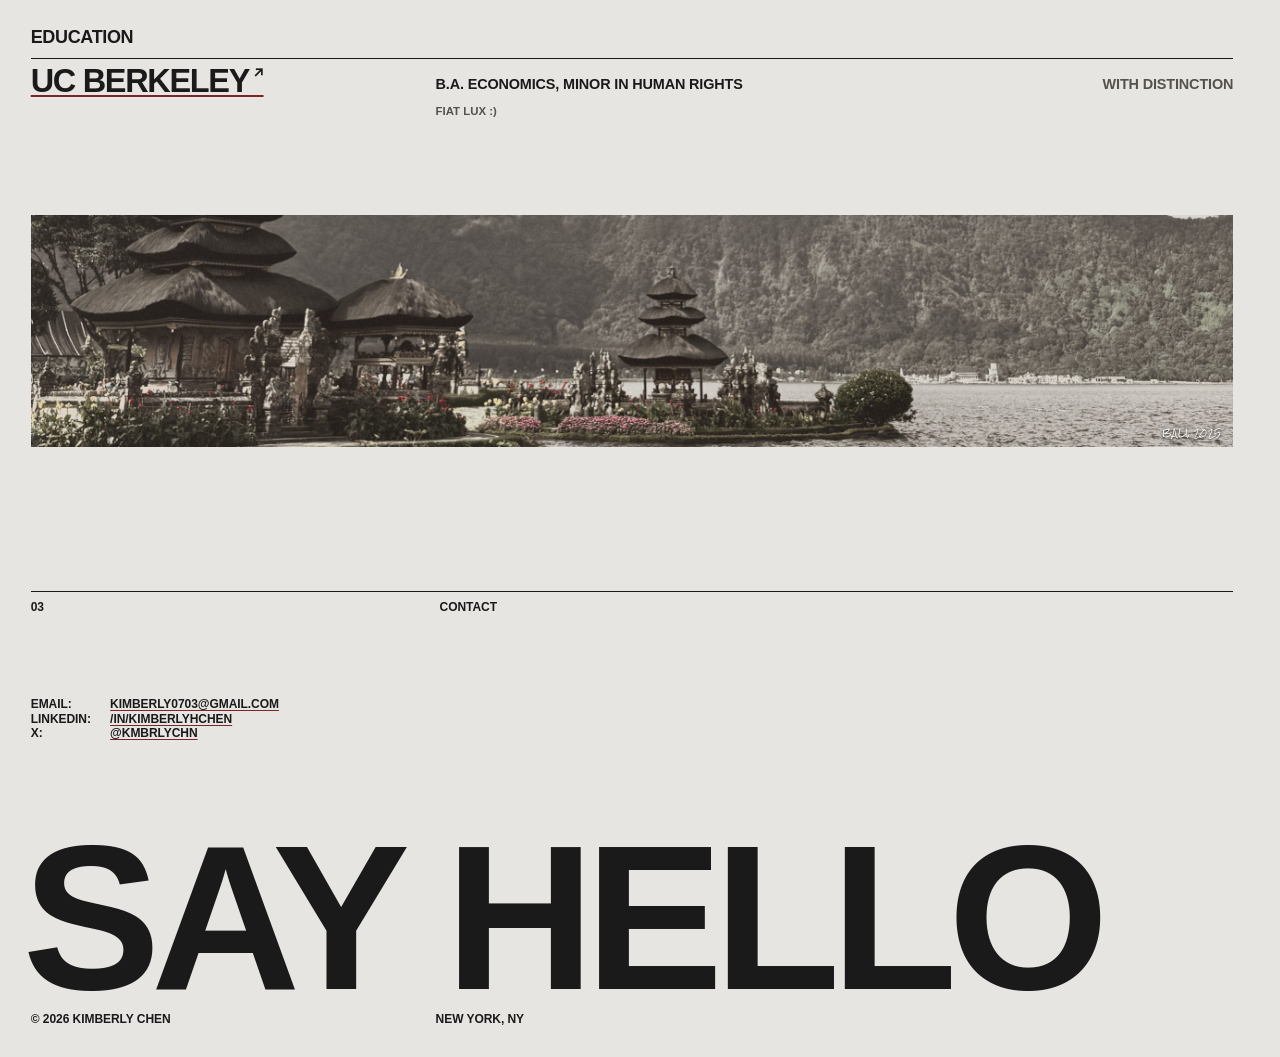
==== commit 7c0ef810: "Tabs read Library and Music; rotation page becomes /music /rotation and /rotation.html redirect to /" ====
--- a/index.html
+++ b/index.html
@@ -20,8 +20,8 @@
   <nav class="topbar-nav" aria-label="Primary">
     <a href="#about">About</a>
     <a href="#work">Work</a>
-    <a href="/library">My Library</a>
-    <a href="/rotation">My Rotation</a>
+    <a href="/library">Library</a>
+    <a href="/music">Music</a>
     <a href="#contact">Contact</a>
   </nav>
 </header>
--- a/css/style.css
+++ b/css/style.css
@@ -104,7 +104,7 @@
   right:clamp(.45rem,1cqi,.85rem);
   bottom:clamp(.3rem,.7cqi,.55rem);
   font-family:'Rock Salt', cursive;
-  font-size:clamp(.5rem,.78cqi,.7rem);
+  font-size:clamp(.42rem,.64cqi,.58rem);
   text-transform:uppercase;
   letter-spacing:.04em;
   line-height:1;
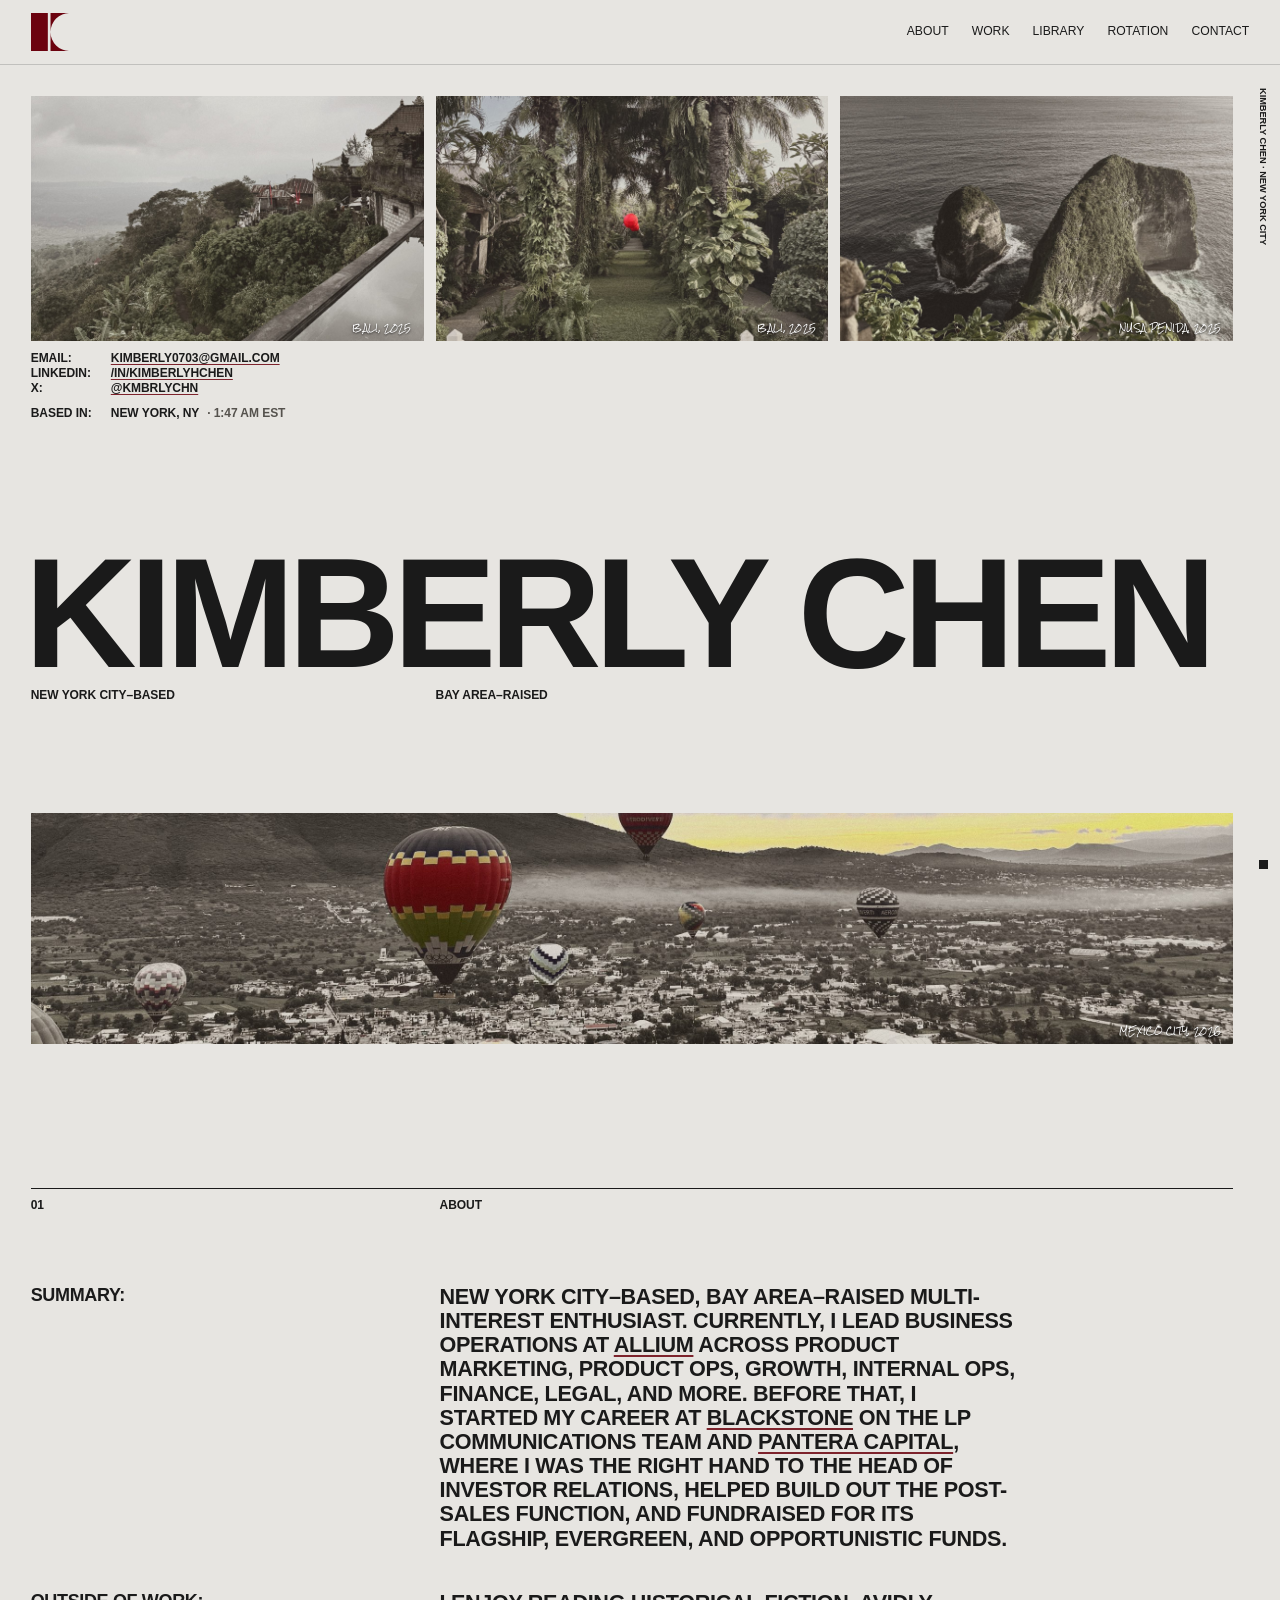
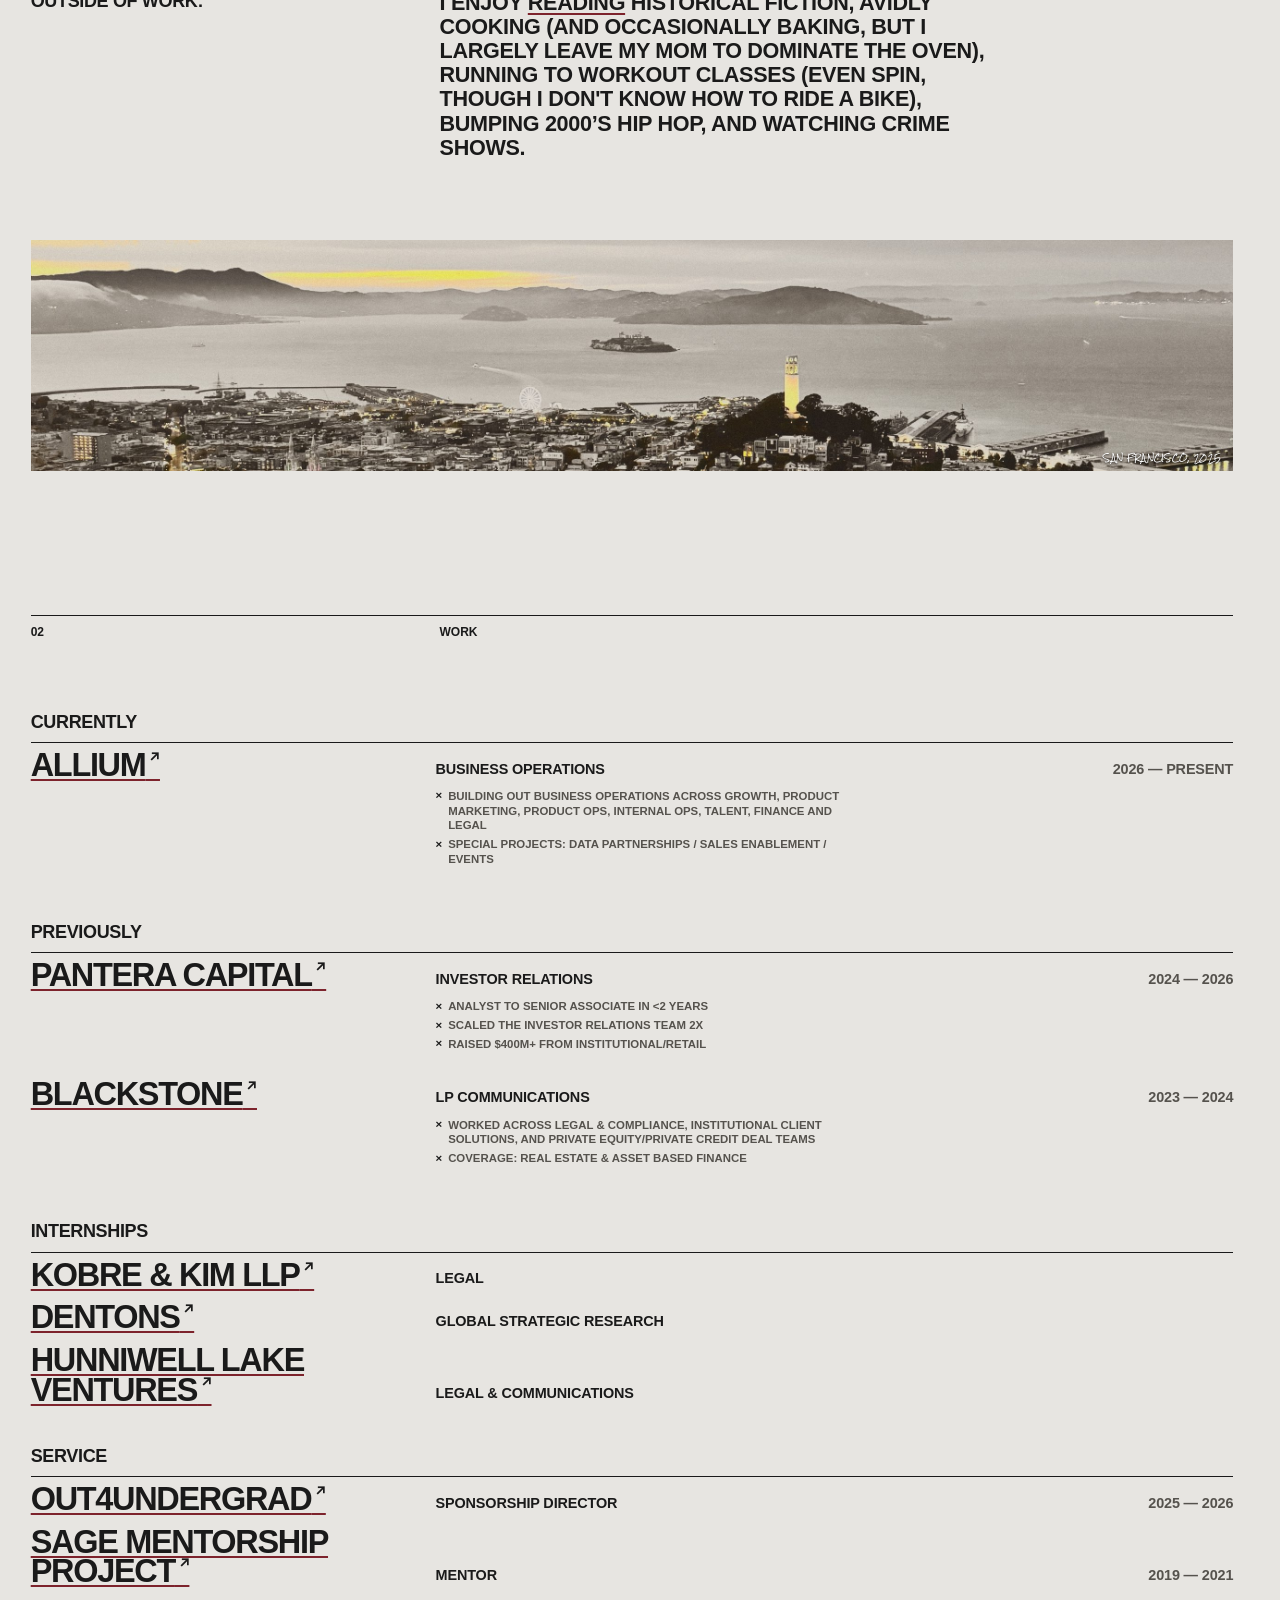
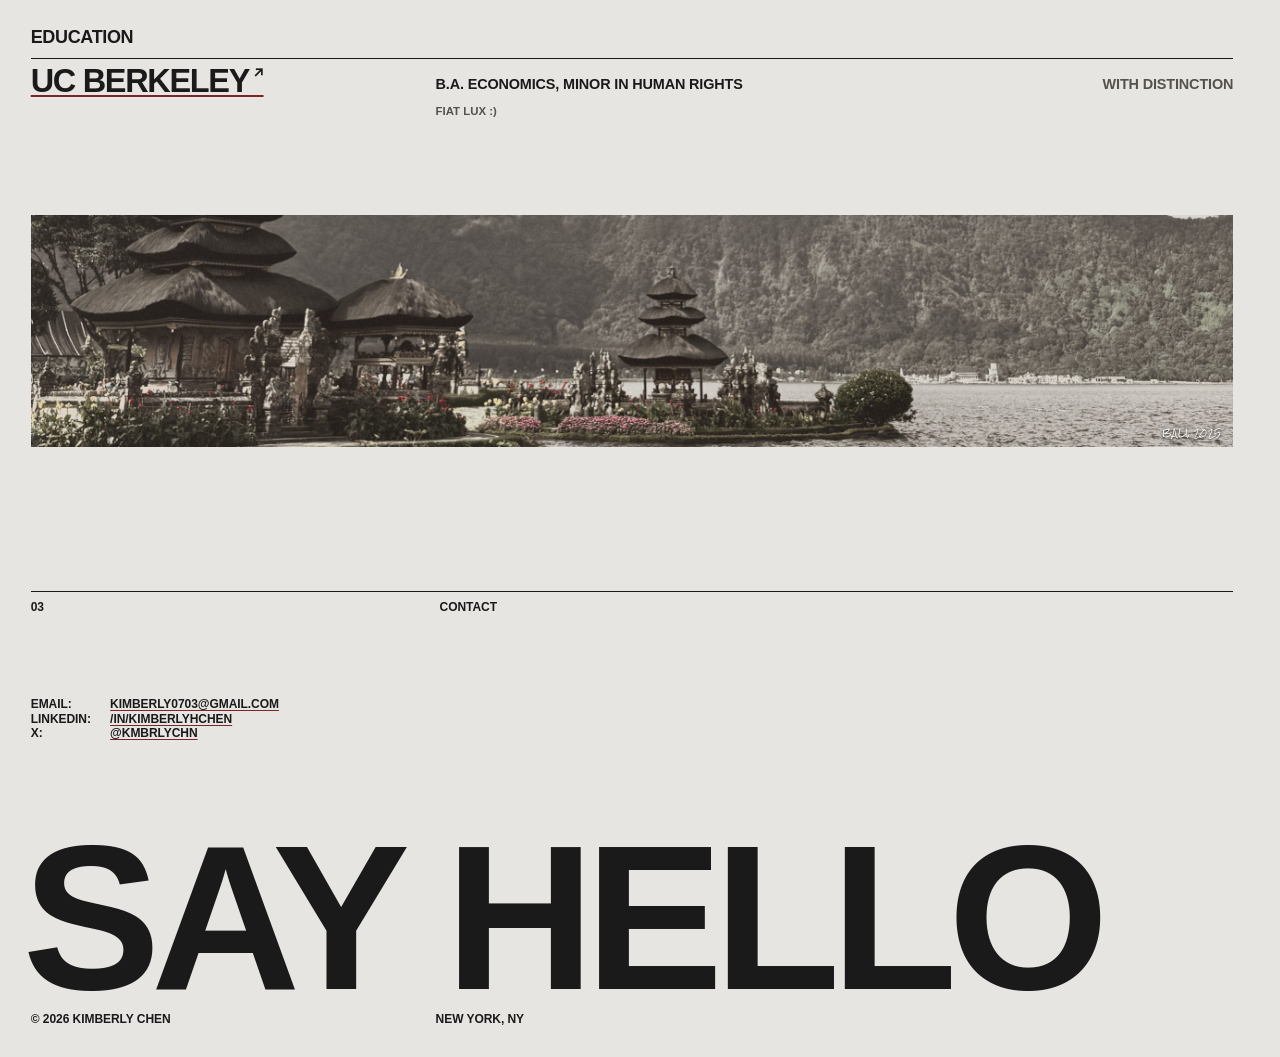
==== commit 2e12a0ad: "Back to Rotation for the music tab, heading and URL /music redirects to /rotation.  Co-Authored-By: " ====
--- a/index.html
+++ b/index.html
@@ -21,7 +21,7 @@
     <a href="#about">About</a>
     <a href="#work">Work</a>
     <a href="/library">Library</a>
-    <a href="/music">Music</a>
+    <a href="/rotation">Rotation</a>
     <a href="#contact">Contact</a>
   </nav>
 </header>
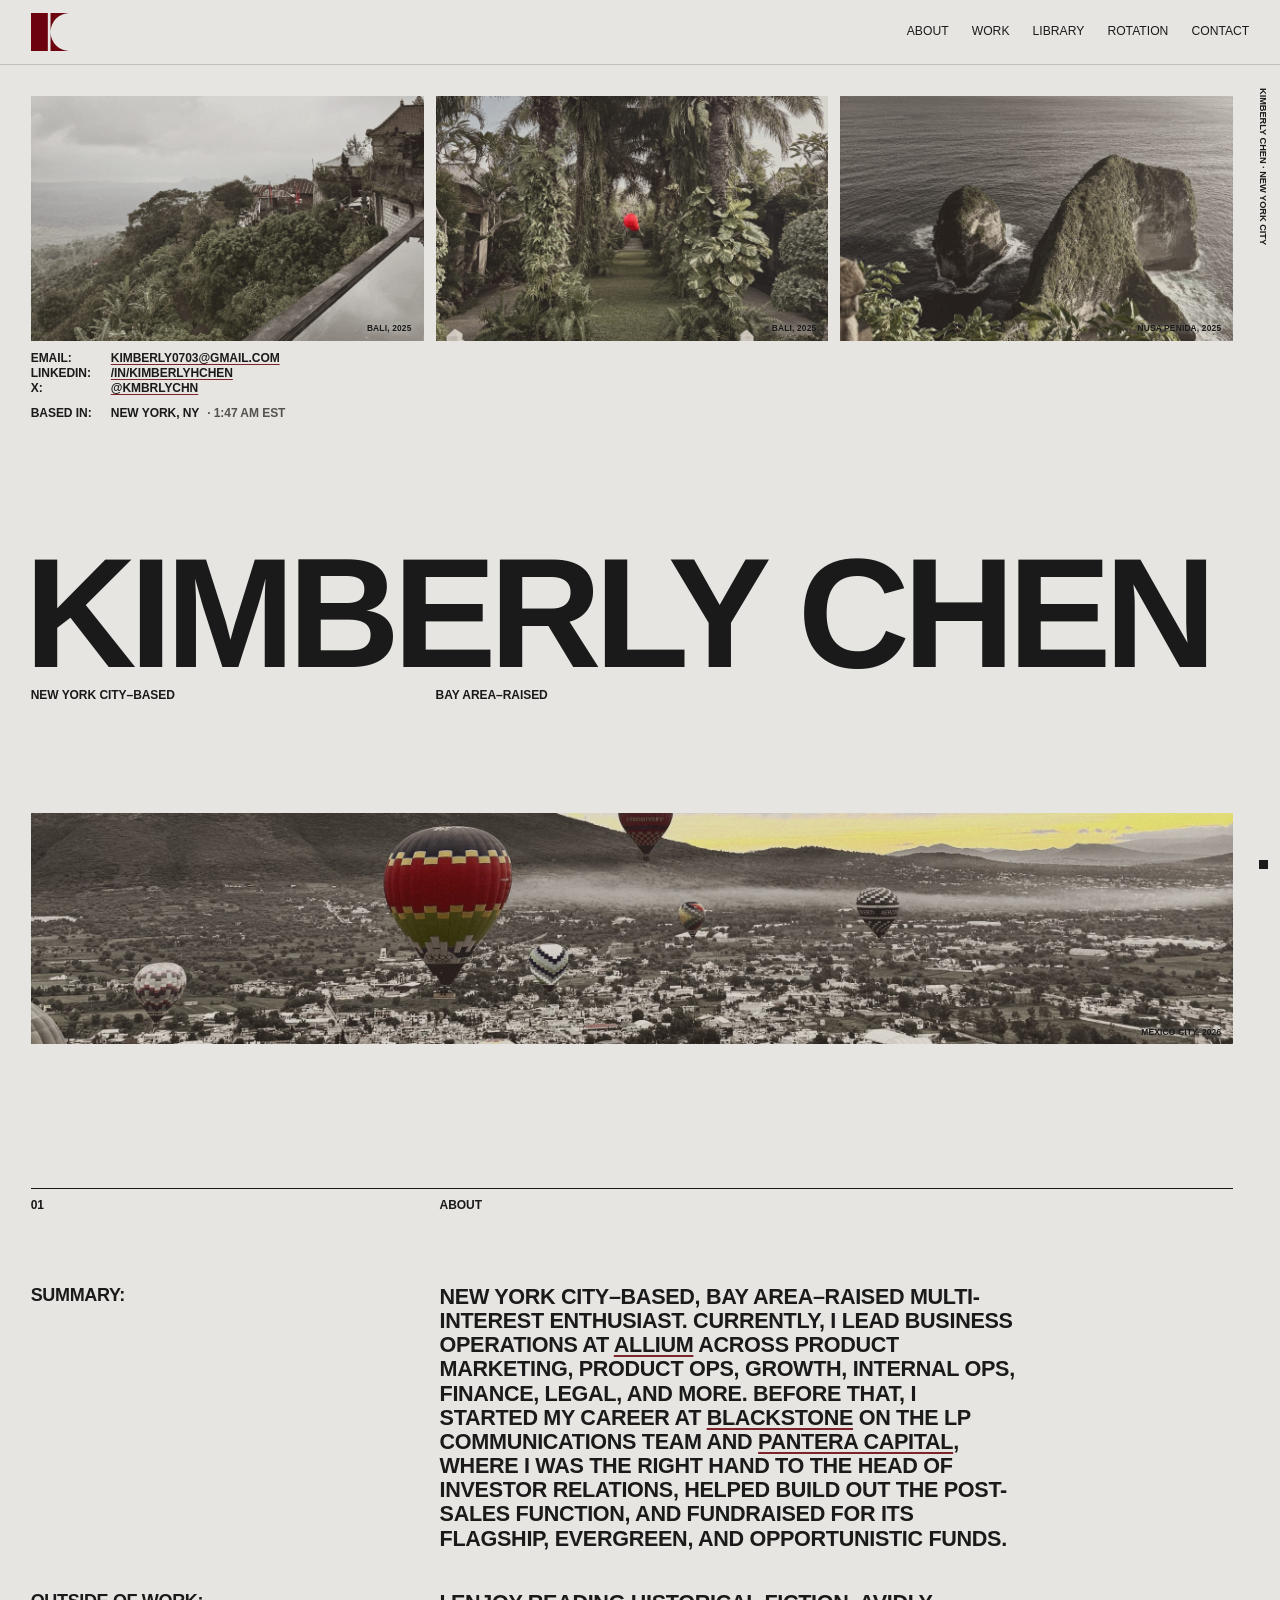
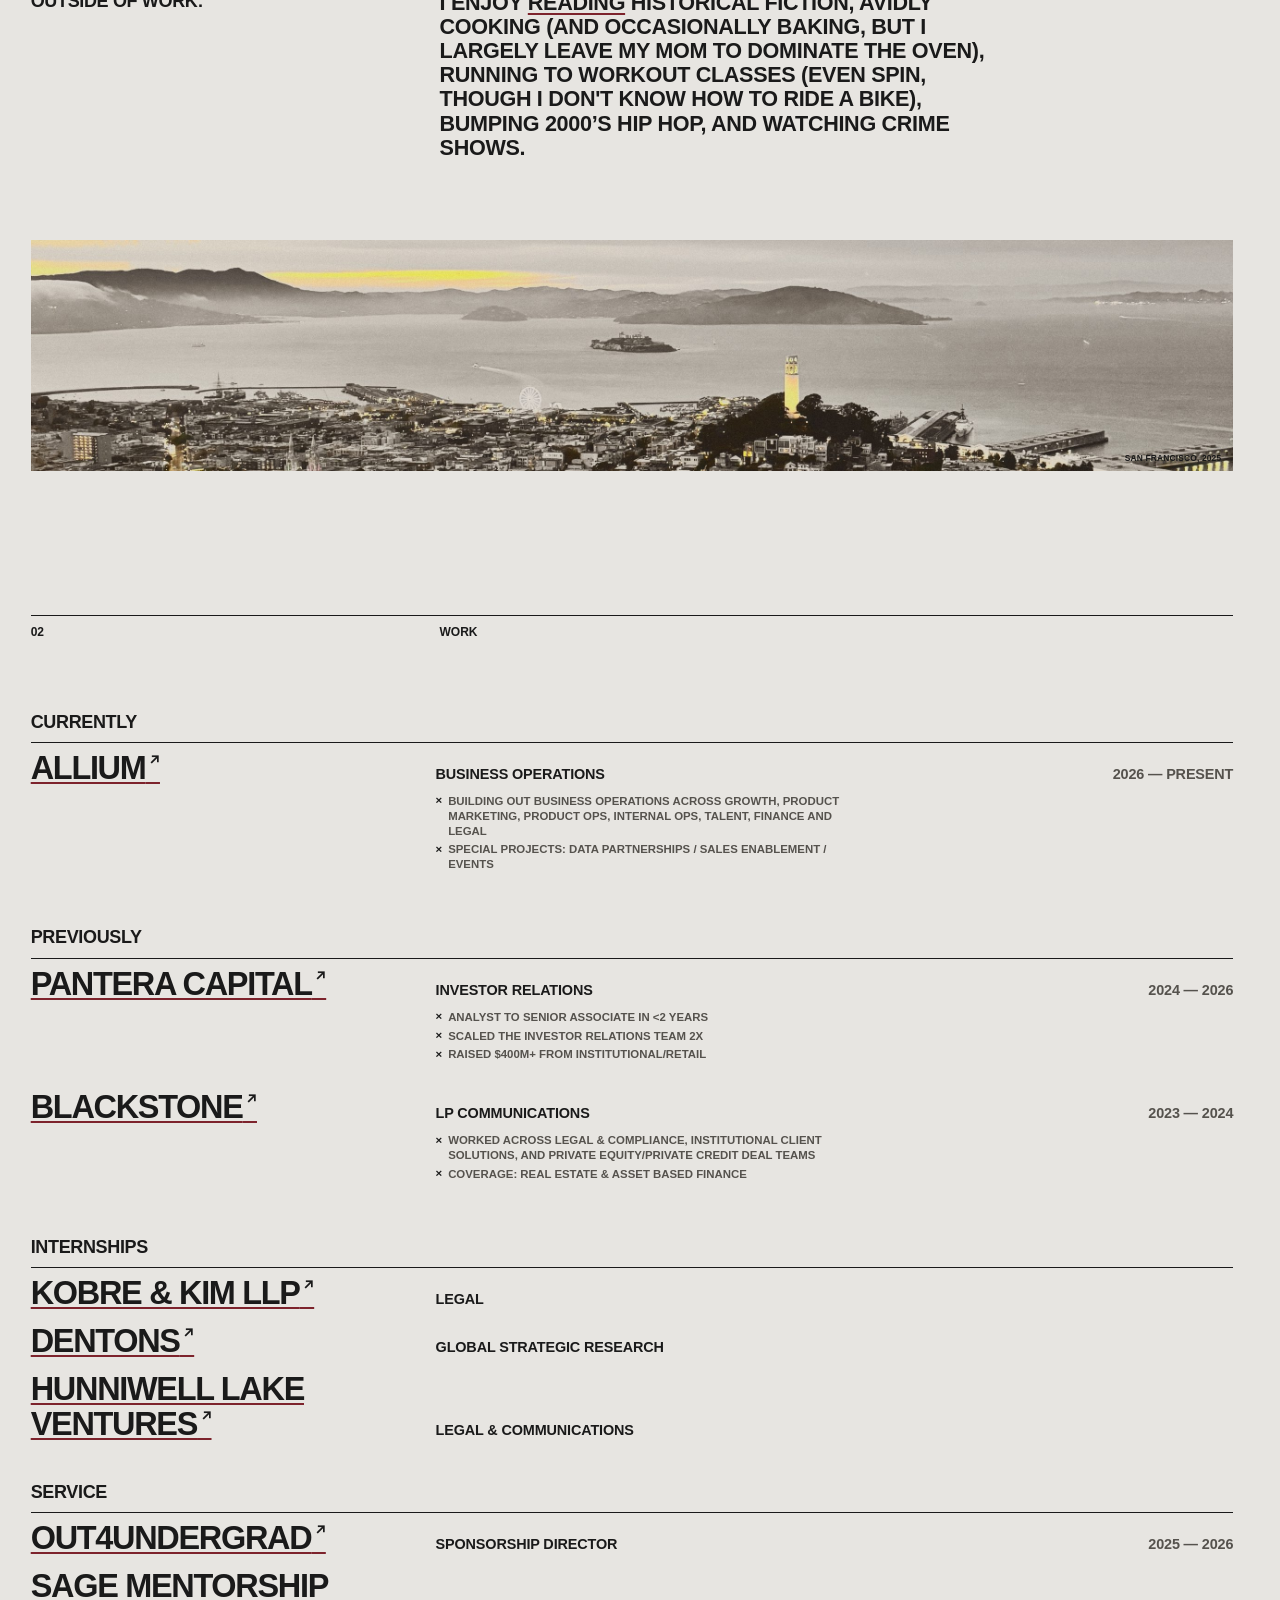
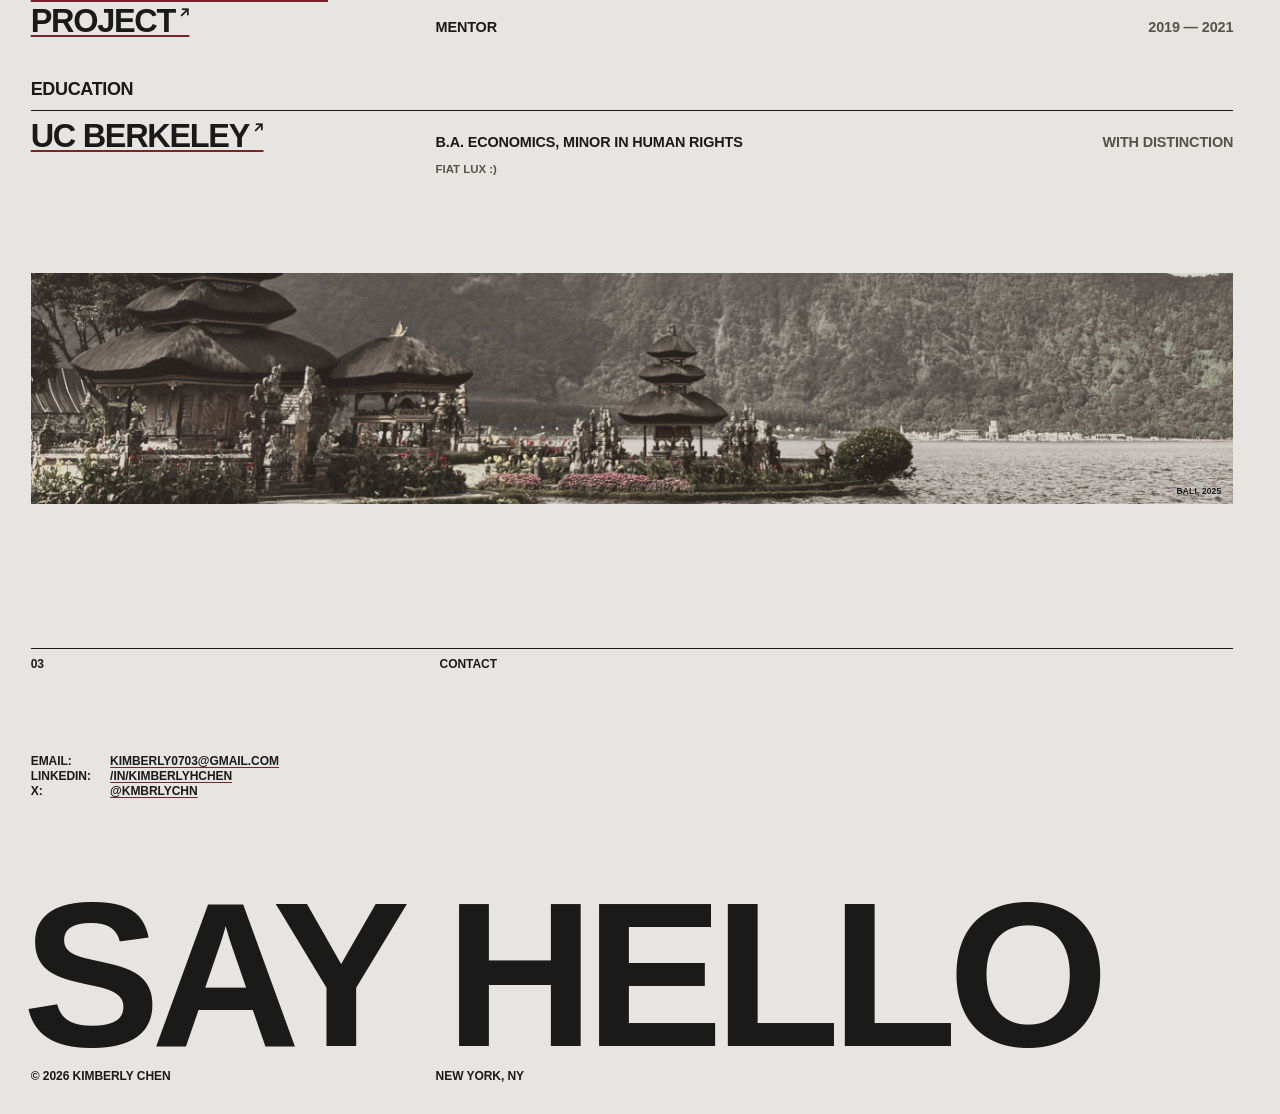
==== commit 4859e335: "Mobile fixes: roomier two-line company names, text arrows; black site-font photo labels - Company na" ====
--- a/index.html
+++ b/index.html
@@ -10,7 +10,7 @@
 <link rel="apple-touch-icon" href="apple-touch-icon.png">
 <link rel="preconnect" href="https://fonts.googleapis.com">
 <link rel="preconnect" href="https://fonts.gstatic.com" crossorigin>
-<link href="https://fonts.googleapis.com/css2?family=Inter+Tight:wght@500;600;700&family=Rock+Salt&display=swap" rel="stylesheet">
+<link href="https://fonts.googleapis.com/css2?family=Inter+Tight:wght@500;600;700&display=swap" rel="stylesheet">
 <link rel="stylesheet" href="css/style.css">
 </head>
 <body>
@@ -83,7 +83,7 @@
     <div class="roles">
       <h3 class="label group">Currently</h3>
       <div class="role">
-        <a class="role-co" href="https://www.allium.so" target="_blank" rel="noopener">Allium<span aria-hidden="true">&nbsp;↗</span></a>
+        <a class="role-co" href="https://www.allium.so" target="_blank" rel="noopener">Allium<span aria-hidden="true">&nbsp;&#x2197;&#xFE0E;</span></a>
         <span class="role-title">Business Operations</span>
         <span class="role-date">2026 — Present</span>
         <ul class="role-points">
@@ -94,7 +94,7 @@
 
       <h3 class="label group">Previously</h3>
       <div class="role">
-        <a class="role-co" href="https://panteracapital.com" target="_blank" rel="noopener">Pantera Capital<span aria-hidden="true">&nbsp;↗</span></a>
+        <a class="role-co" href="https://panteracapital.com" target="_blank" rel="noopener">Pantera Capital<span aria-hidden="true">&nbsp;&#x2197;&#xFE0E;</span></a>
         <span class="role-title">Investor Relations</span>
         <span class="role-date">2024 — 2026</span>
         <ul class="role-points">
@@ -104,7 +104,7 @@
         </ul>
       </div>
       <div class="role">
-        <a class="role-co" href="https://www.blackstone.com" target="_blank" rel="noopener">Blackstone<span aria-hidden="true">&nbsp;↗</span></a>
+        <a class="role-co" href="https://www.blackstone.com" target="_blank" rel="noopener">Blackstone<span aria-hidden="true">&nbsp;&#x2197;&#xFE0E;</span></a>
         <span class="role-title">LP Communications</span>
         <span class="role-date">2023 — 2024</span>
         <ul class="role-points">
@@ -115,36 +115,36 @@
 
       <h3 class="label group">Internships</h3>
       <div class="role">
-        <a class="role-co" href="https://kobrekim.com" target="_blank" rel="noopener">Kobre &amp; Kim LLP<span aria-hidden="true">&nbsp;↗</span></a>
+        <a class="role-co" href="https://kobrekim.com" target="_blank" rel="noopener">Kobre &amp; Kim LLP<span aria-hidden="true">&nbsp;&#x2197;&#xFE0E;</span></a>
         <span class="role-title">Legal</span>
         <span class="role-date"></span>
       </div>
       <div class="role">
-        <a class="role-co" href="https://www.dentons.com" target="_blank" rel="noopener">Dentons<span aria-hidden="true">&nbsp;↗</span></a>
+        <a class="role-co" href="https://www.dentons.com" target="_blank" rel="noopener">Dentons<span aria-hidden="true">&nbsp;&#x2197;&#xFE0E;</span></a>
         <span class="role-title">Global Strategic Research</span>
         <span class="role-date"></span>
       </div>
       <div class="role">
-        <a class="role-co" href="https://hunniwell.com" target="_blank" rel="noopener">Hunniwell Lake Ventures<span aria-hidden="true">&nbsp;↗</span></a>
+        <a class="role-co" href="https://hunniwell.com" target="_blank" rel="noopener">Hunniwell Lake Ventures<span aria-hidden="true">&nbsp;&#x2197;&#xFE0E;</span></a>
         <span class="role-title">Legal &amp; Communications</span>
         <span class="role-date"></span>
       </div>
 
       <h3 class="label group">Service</h3>
       <div class="role">
-        <a class="role-co" href="https://www.outforundergrad.org" target="_blank" rel="noopener">Out4Undergrad<span aria-hidden="true">&nbsp;↗</span></a>
+        <a class="role-co" href="https://www.outforundergrad.org" target="_blank" rel="noopener">Out4Undergrad<span aria-hidden="true">&nbsp;&#x2197;&#xFE0E;</span></a>
         <span class="role-title">Sponsorship Director</span>
         <span class="role-date">2025 — 2026</span>
       </div>
       <div class="role">
-        <a class="role-co" href="https://sagementorship.org" target="_blank" rel="noopener">Sage Mentorship Project<span aria-hidden="true">&nbsp;↗</span></a>
+        <a class="role-co" href="https://sagementorship.org" target="_blank" rel="noopener">Sage Mentorship Project<span aria-hidden="true">&nbsp;&#x2197;&#xFE0E;</span></a>
         <span class="role-title">Mentor</span>
         <span class="role-date">2019 — 2021</span>
       </div>
 
       <h3 class="label group">Education</h3>
       <div class="role">
-        <a class="role-co" href="https://www.berkeley.edu" target="_blank" rel="noopener">UC Berkeley<span aria-hidden="true">&nbsp;↗</span></a>
+        <a class="role-co" href="https://www.berkeley.edu" target="_blank" rel="noopener">UC Berkeley<span aria-hidden="true">&nbsp;&#x2197;&#xFE0E;</span></a>
         <span class="role-title">B.A. Economics, Minor in Human Rights</span>
         <span class="role-date">With Distinction</span>
         <p class="role-points role-note">Fiat Lux :)</p>
--- a/css/style.css
+++ b/css/style.css
@@ -103,13 +103,14 @@
   position:absolute;
   right:clamp(.45rem,1cqi,.85rem);
   bottom:clamp(.3rem,.7cqi,.55rem);
-  font-family:'Rock Salt', cursive;
-  font-size:clamp(.42rem,.64cqi,.58rem);
-  text-transform:uppercase;
-  letter-spacing:.04em;
+  font-family:var(--font);
+  font-weight:700;
+  font-size:clamp(.5rem,.7cqi,.62rem);
+  text-transform:uppercase;
+  letter-spacing:.02em;
   line-height:1;
-  color:#fff;
-  text-shadow:0 1px 2px rgba(0,0,0,.65), 0 0 8px rgba(0,0,0,.45);
+  color:var(--ink);
+  text-shadow:0 0 6px rgba(231,229,225,.7);
   pointer-events:none;
 }
 .photo img{
@@ -222,7 +223,7 @@
 }
 .role .role-co{
   font-size:clamp(1.15rem,2.7cqi,2.4rem);
-  line-height:.92;
+  line-height:1.08;
   letter-spacing:-.04em;
 }
 .role-title,.role-date{padding-bottom:.25em;}
@@ -266,11 +267,12 @@
   justify-self:start;
   text-decoration:underline;
   text-decoration-thickness:2px;
-  text-underline-offset:.1em;
+  text-underline-offset:.08em;
+  text-decoration-skip-ink:none;
   text-decoration-color:var(--accent-soft);
   transition:text-decoration-color .2s ease;
 }
-a.role-co span{font-size:.45em;vertical-align:.9em;}
+a.role-co span{font-size:.45em;vertical-align:.9em;font-family:var(--font);font-variant-emoji:text;}
 a.role-co:hover{text-decoration-color:var(--accent);}
 
 .contact .display{margin-top:clamp(2.5rem,8cqi,6rem);}
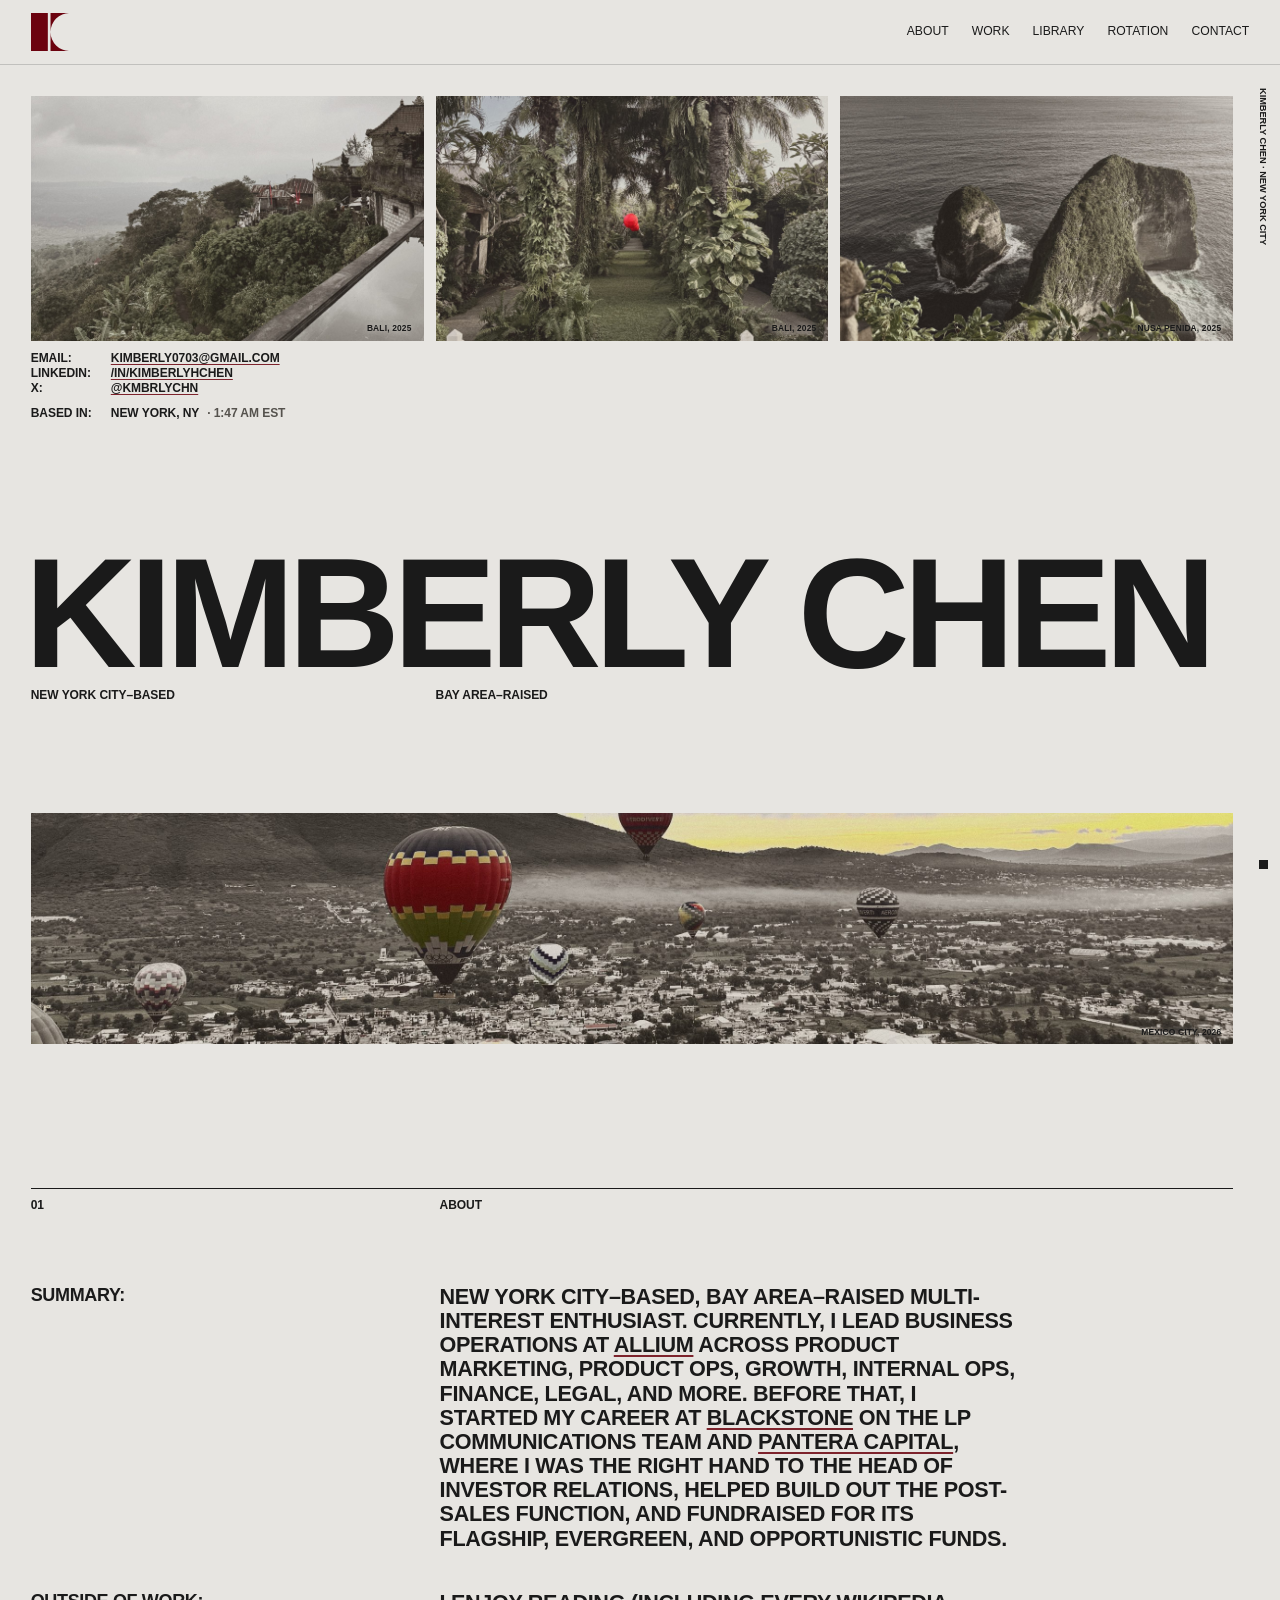
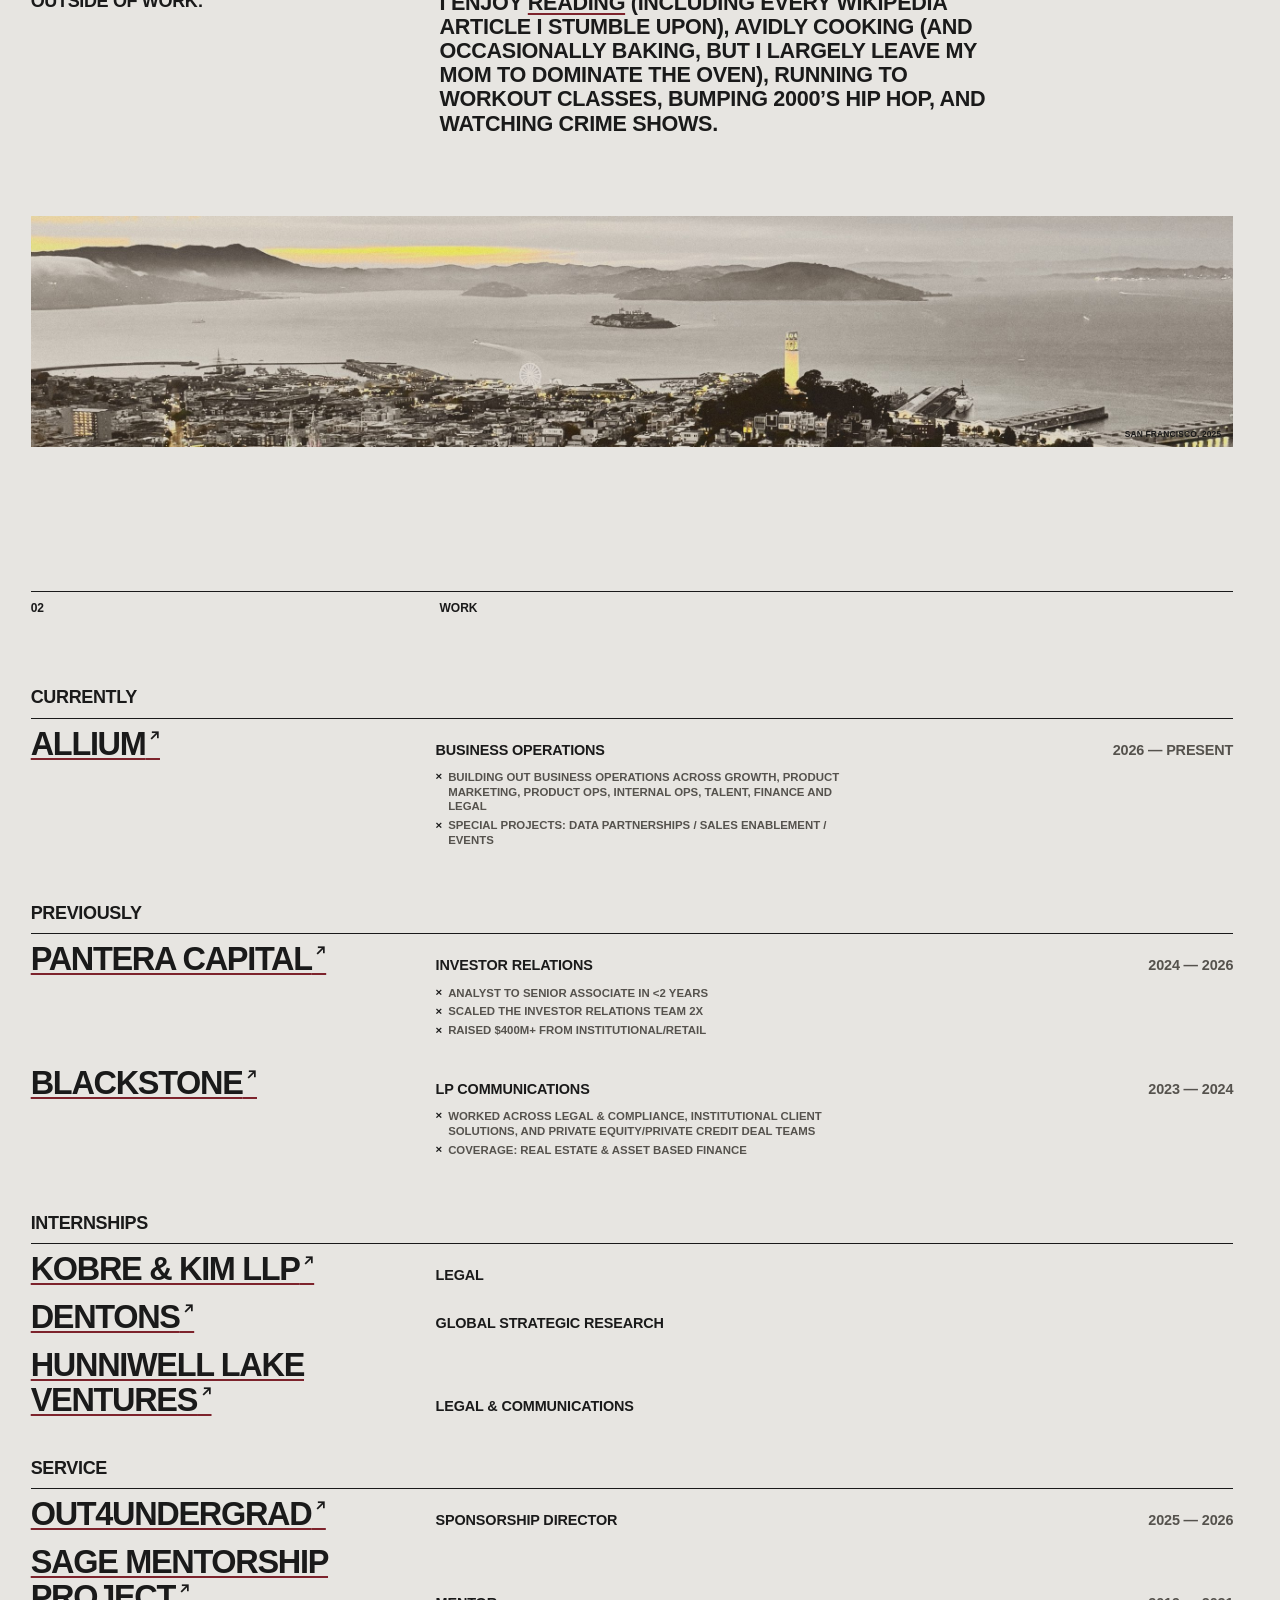
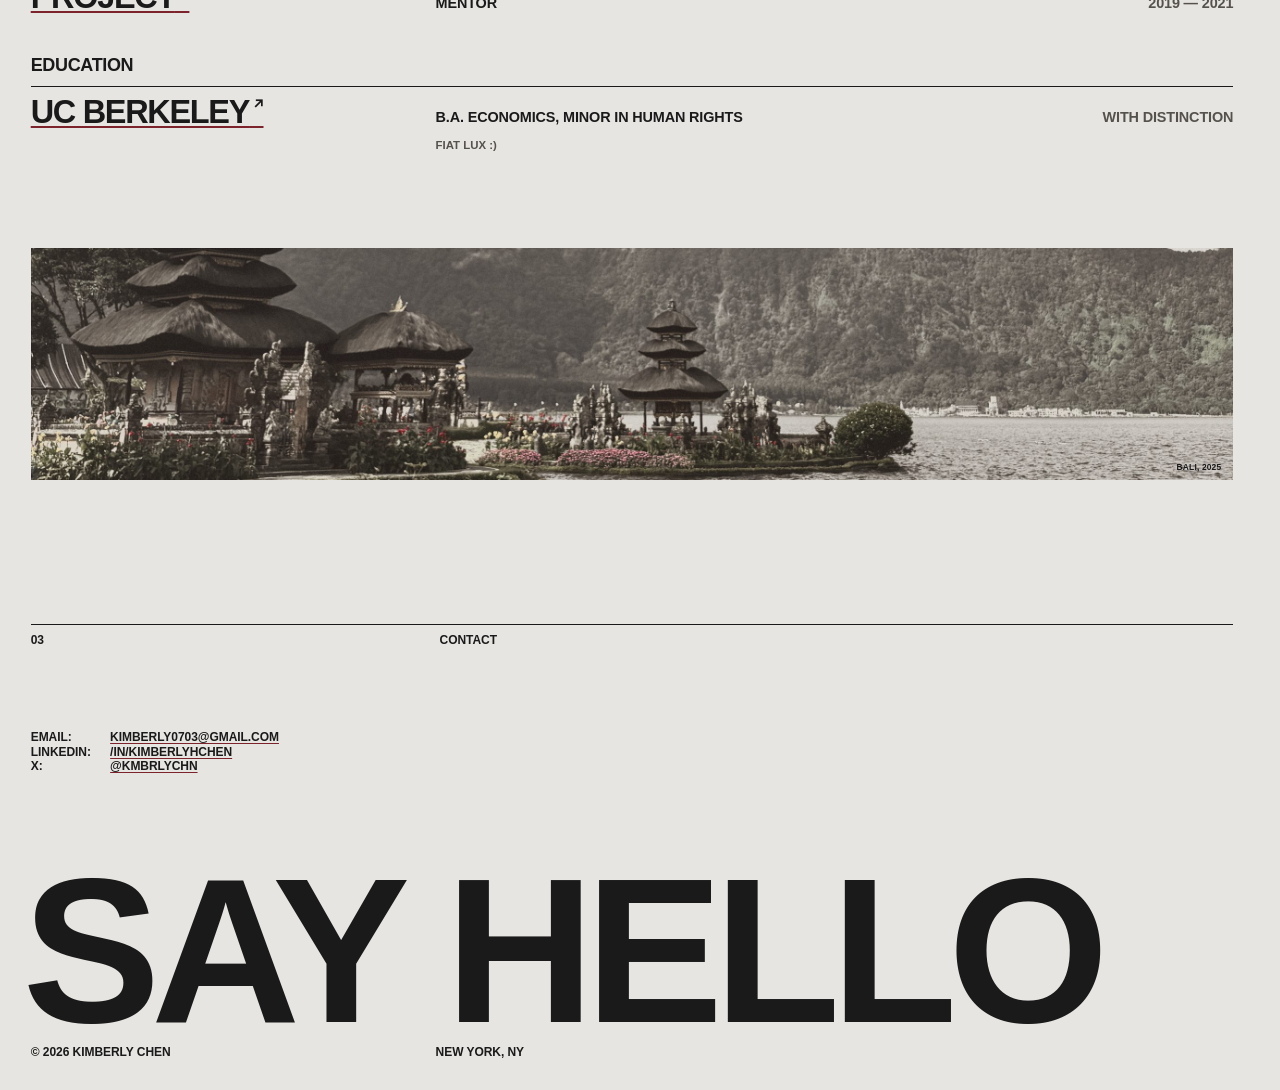
==== commit 4af14eaa: "About: update Outside of work copy Co-Authored-By: Claude Opus 5.5 <noreply@anthropic.com>" ====
--- a/index.html
+++ b/index.html
@@ -67,7 +67,7 @@
 
     <div class="split">
       <h2 class="label">Outside of work:</h2>
-      <p class="body-caps">I enjoy <a href="/library">reading</a> historical fiction, avidly cooking (and occasionally baking, but I largely leave my mom to dominate the oven), running to workout classes (even spin, though I don't know how to ride a bike), bumping 2000’s hip hop, and watching crime shows.</p>
+      <p class="body-caps">I enjoy <a href="/library">reading</a> (including every Wikipedia article I stumble upon), avidly cooking (and occasionally baking, but I largely leave my mom to dominate the oven), running to workout classes, bumping 2000’s hip hop, and watching crime shows.</p>
     </div>
   </section>
 
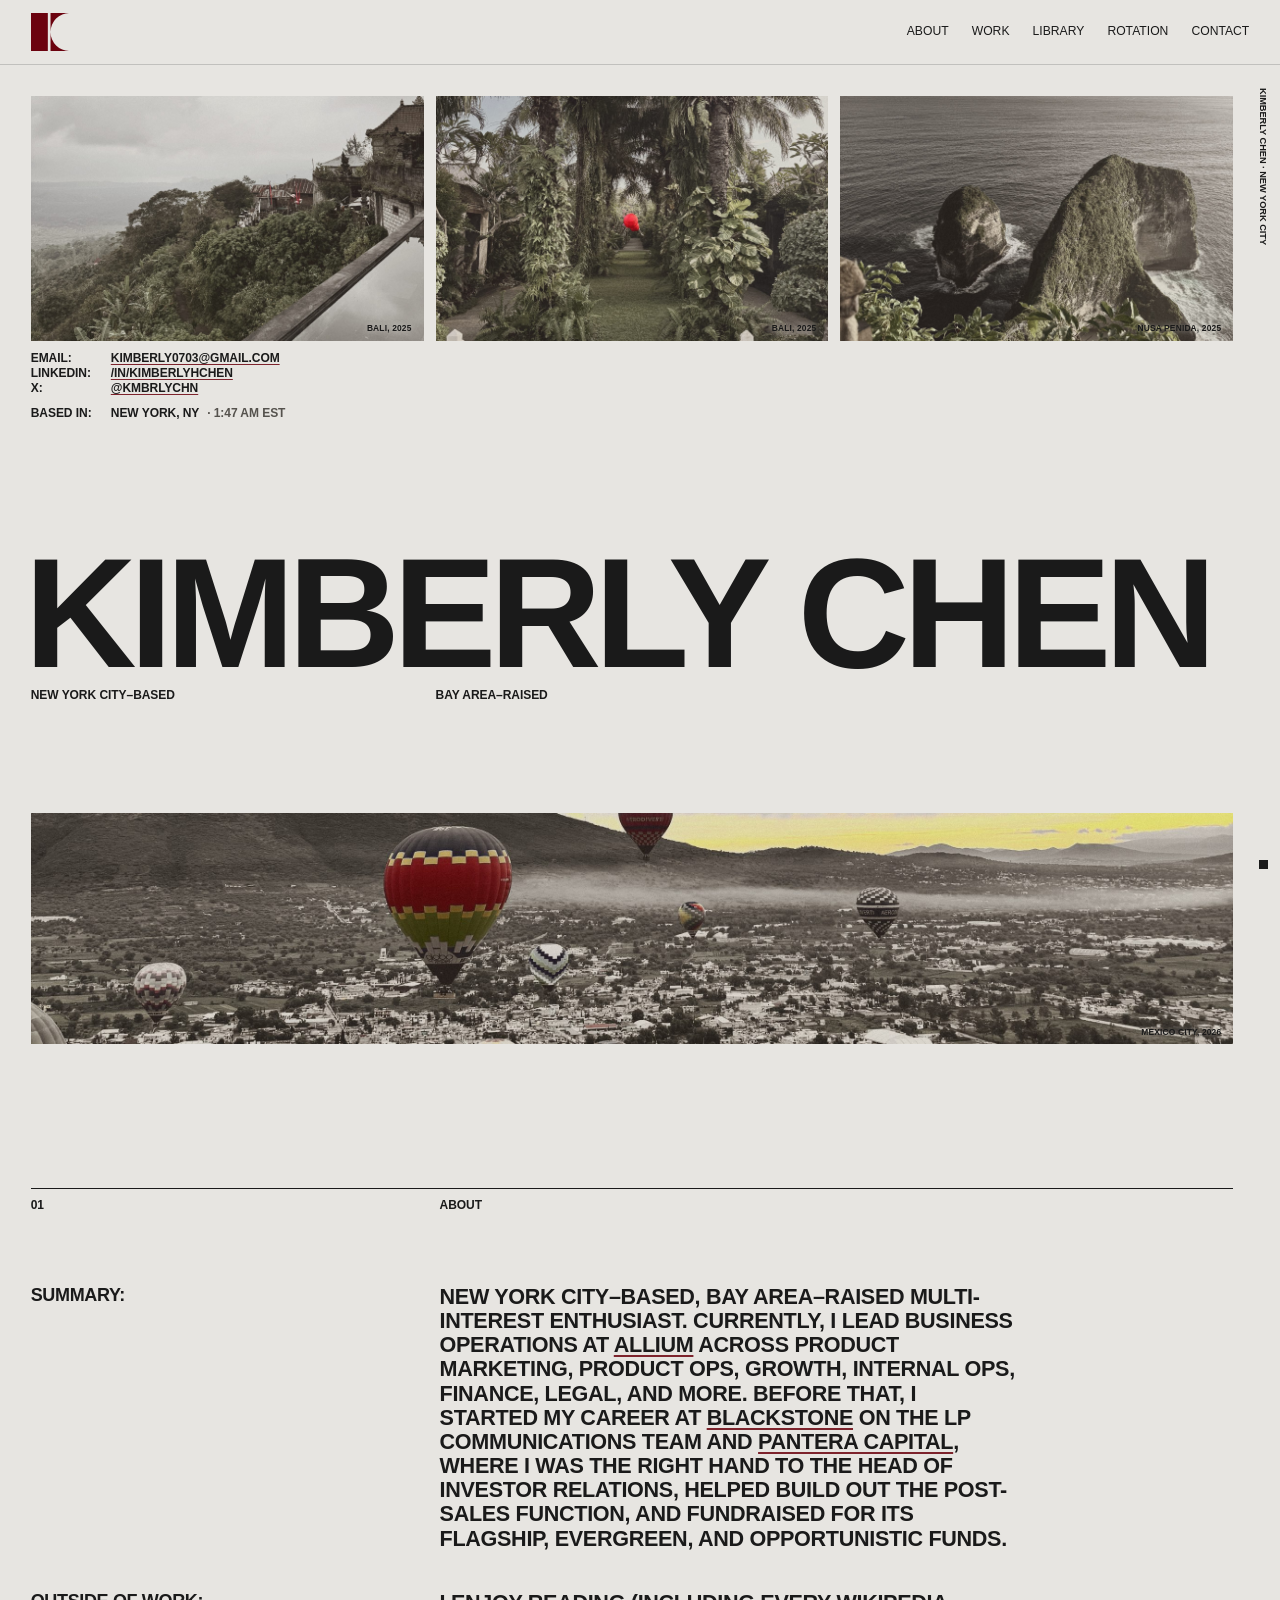
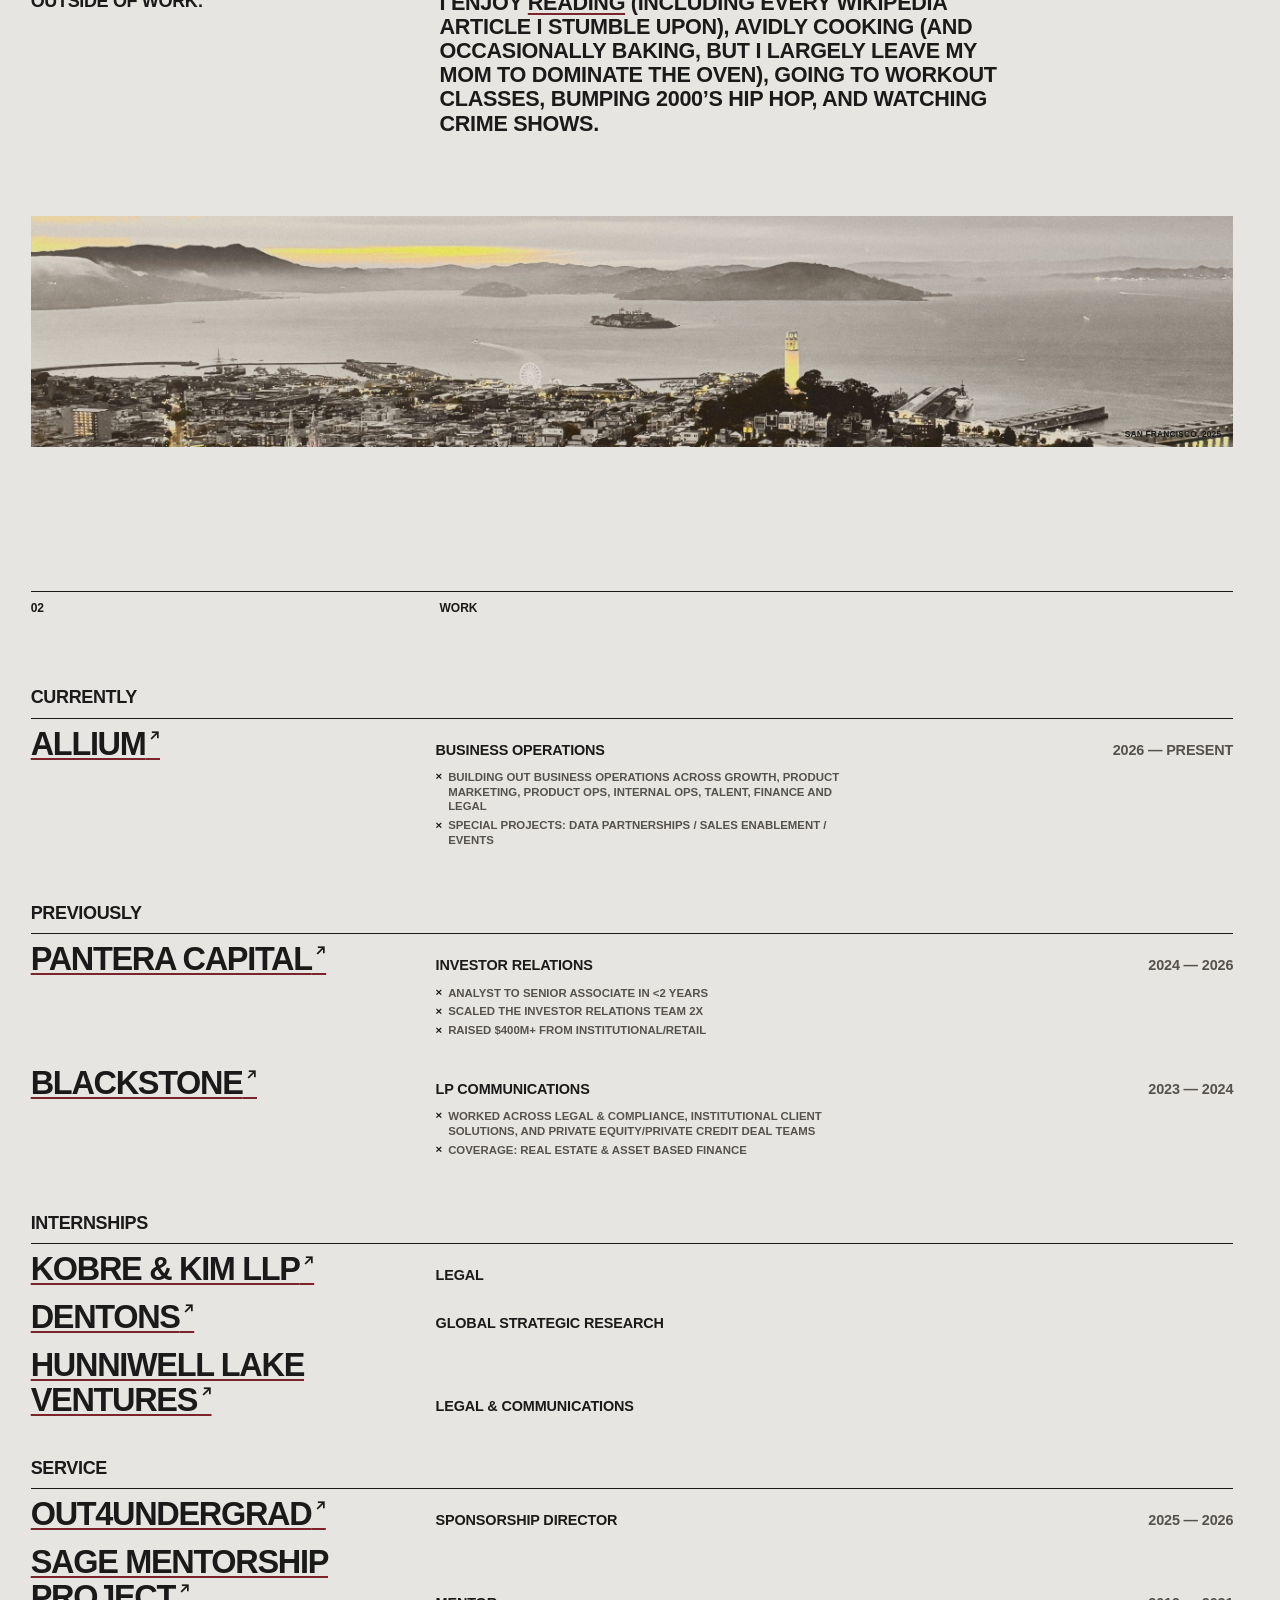
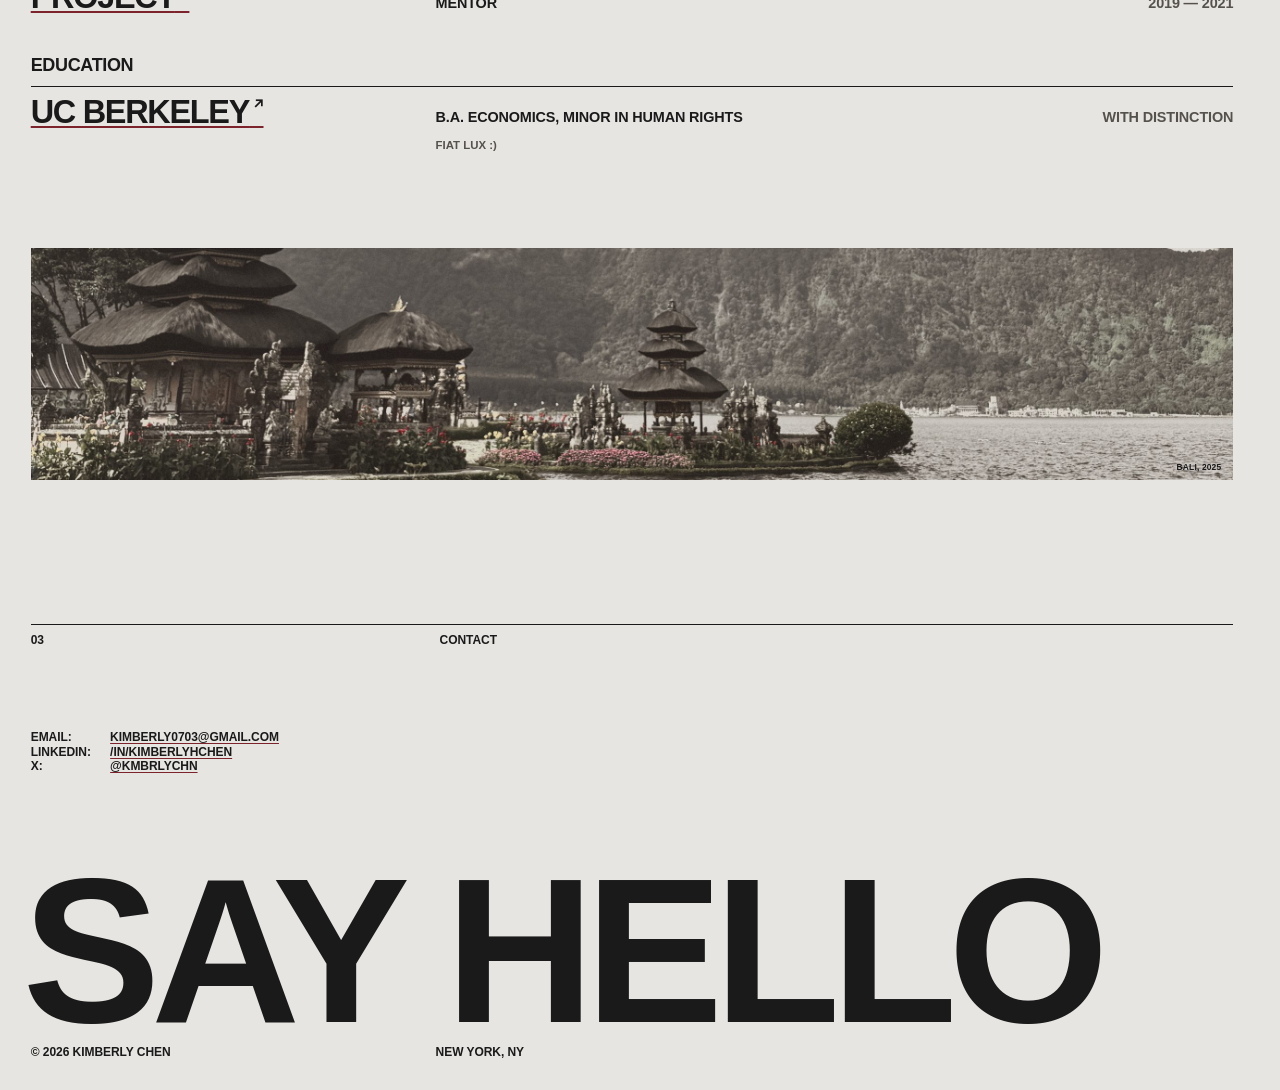
==== commit b363f0e7: "About: going to workout classes Co-Authored-By: Claude Opus 5.5 <noreply@anthropic.com>" ====
--- a/index.html
+++ b/index.html
@@ -67,7 +67,7 @@
 
     <div class="split">
       <h2 class="label">Outside of work:</h2>
-      <p class="body-caps">I enjoy <a href="/library">reading</a> (including every Wikipedia article I stumble upon), avidly cooking (and occasionally baking, but I largely leave my mom to dominate the oven), running to workout classes, bumping 2000’s hip hop, and watching crime shows.</p>
+      <p class="body-caps">I enjoy <a href="/library">reading</a> (including every Wikipedia article I stumble upon), avidly cooking (and occasionally baking, but I largely leave my mom to dominate the oven), going to workout classes, bumping 2000’s hip hop, and watching crime shows.</p>
     </div>
   </section>
 
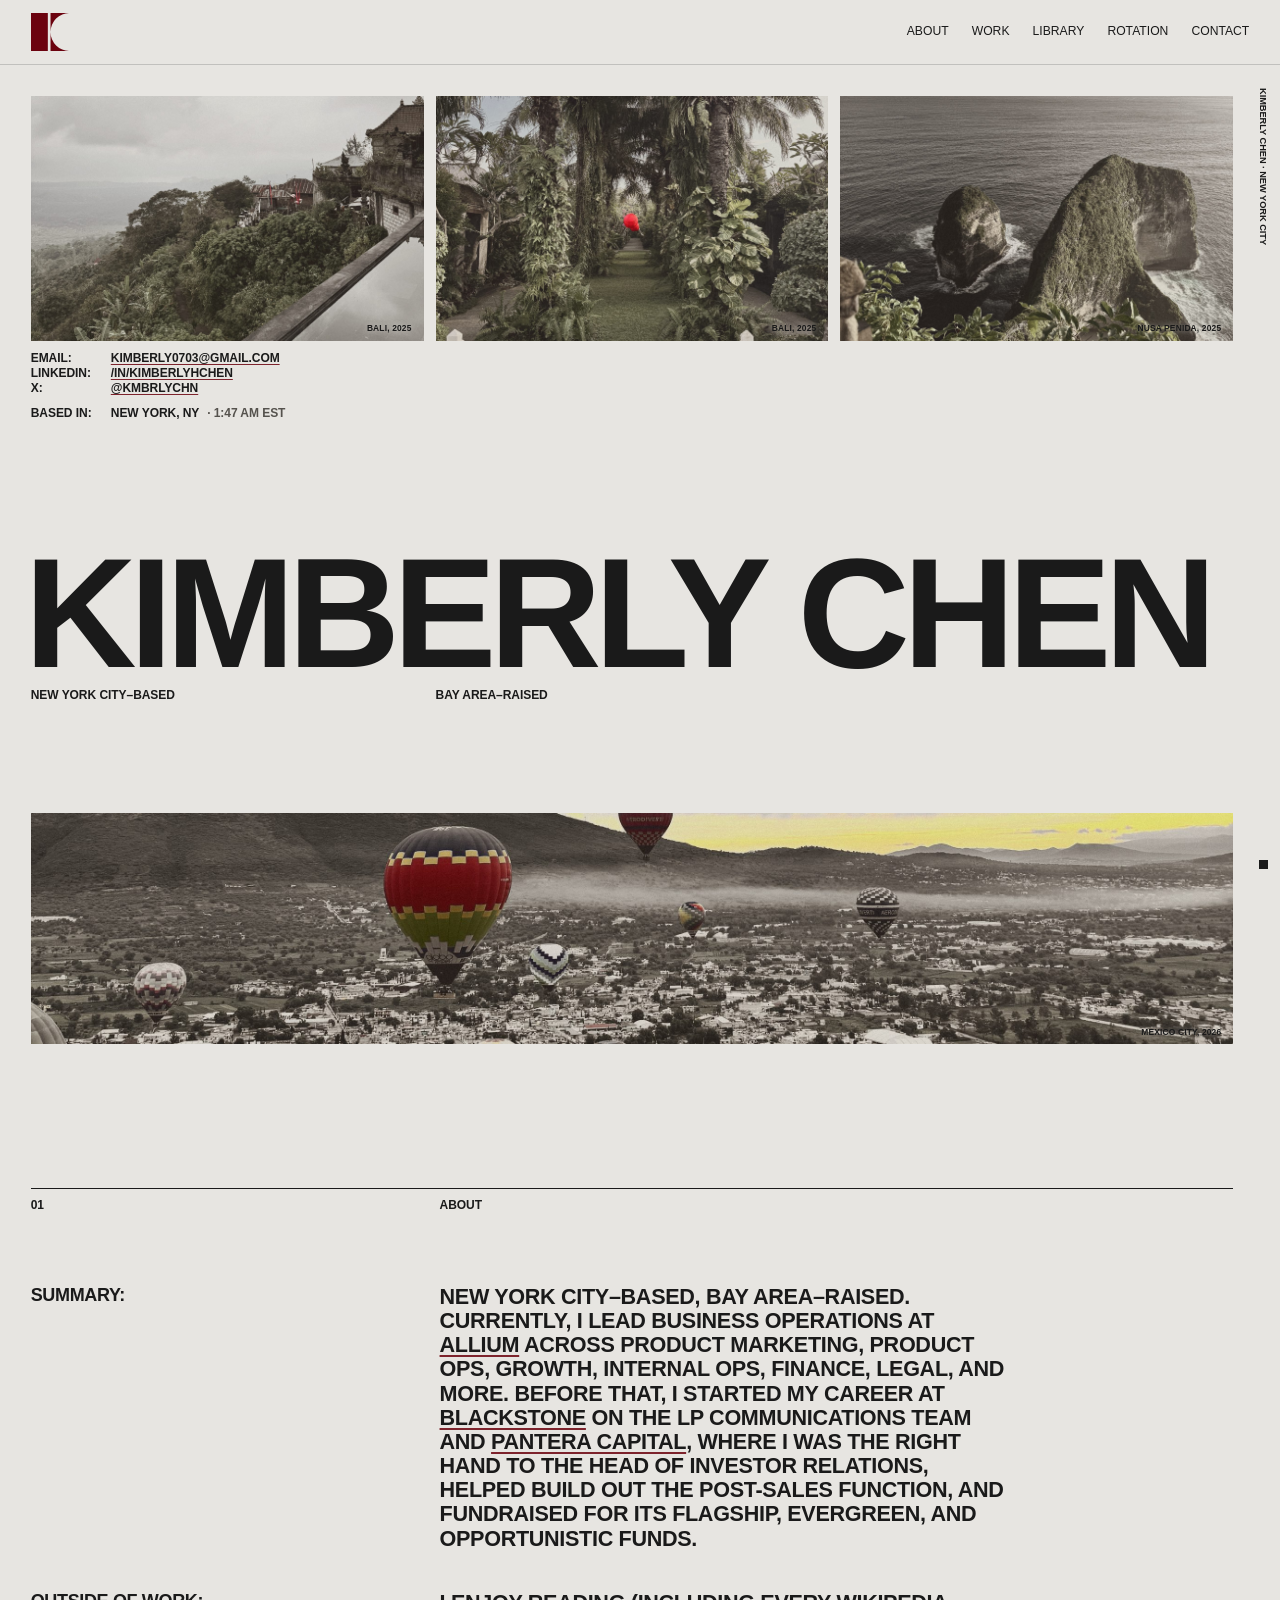
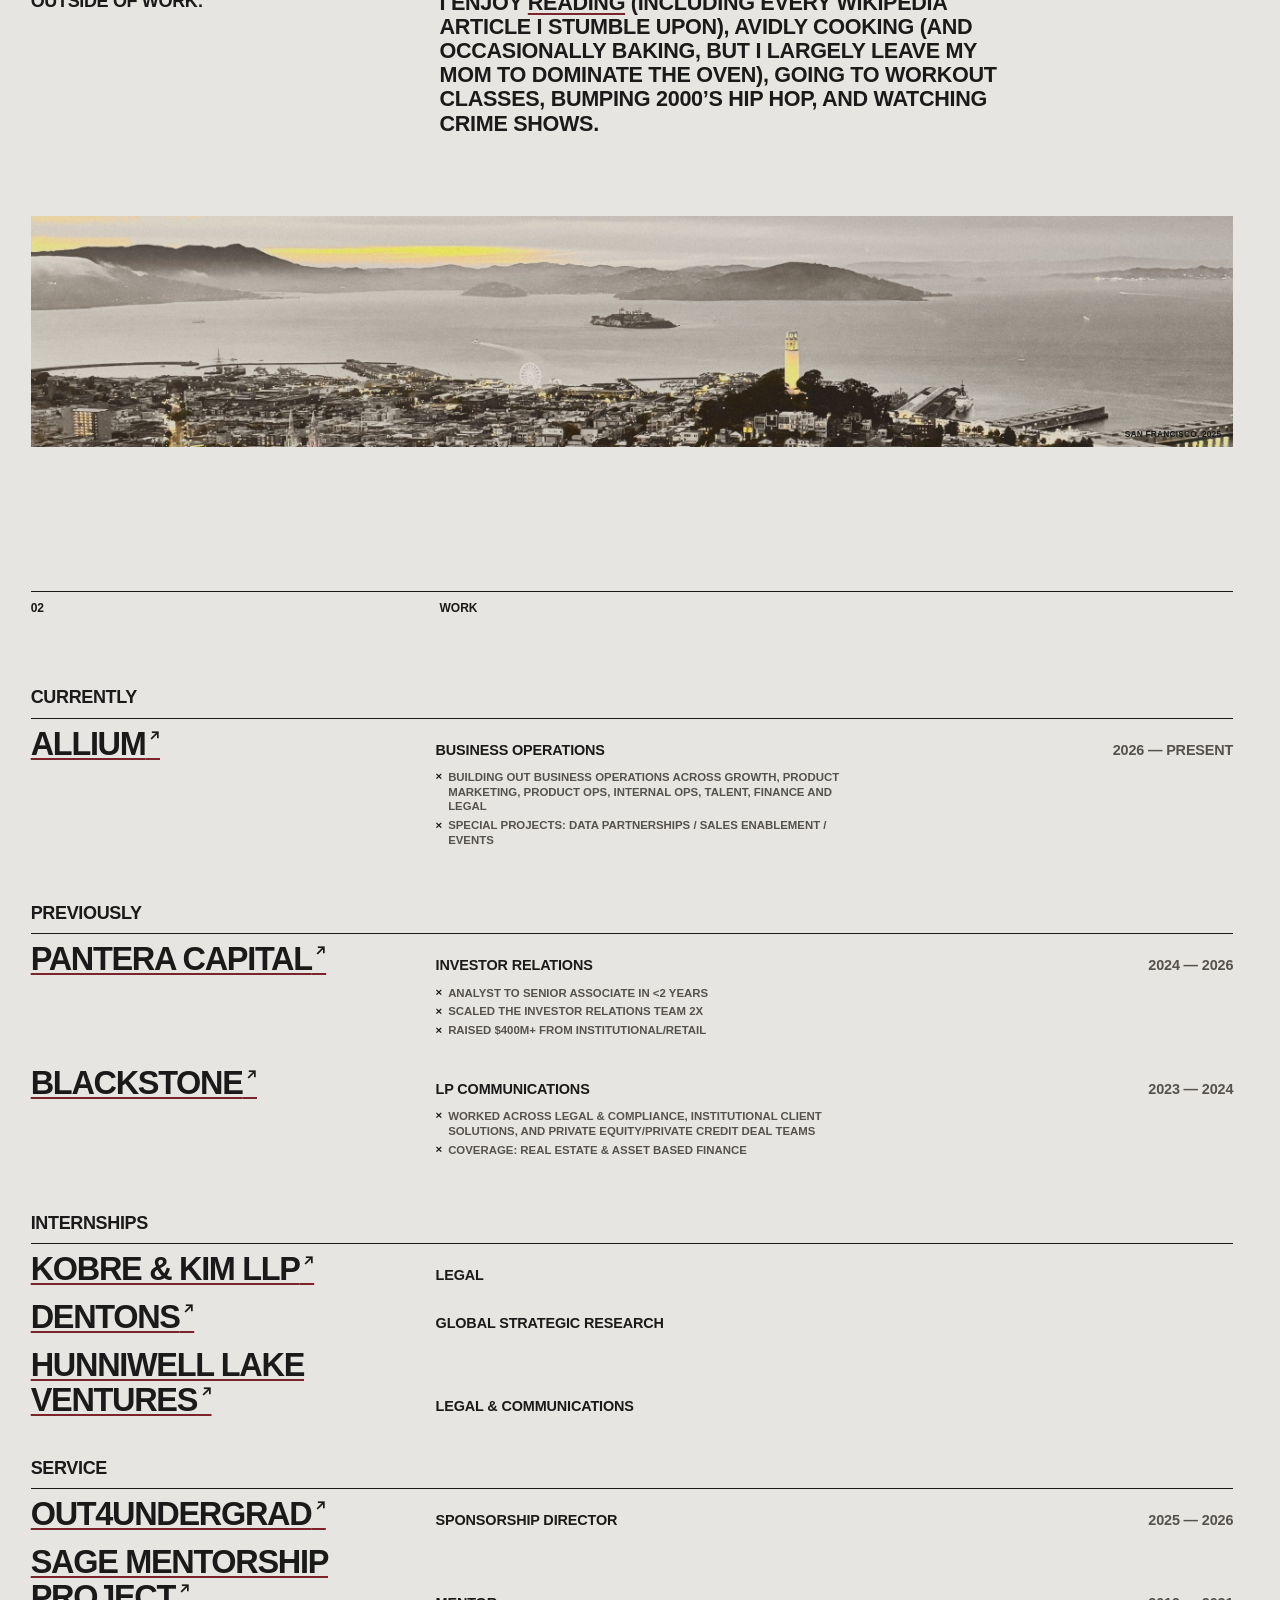
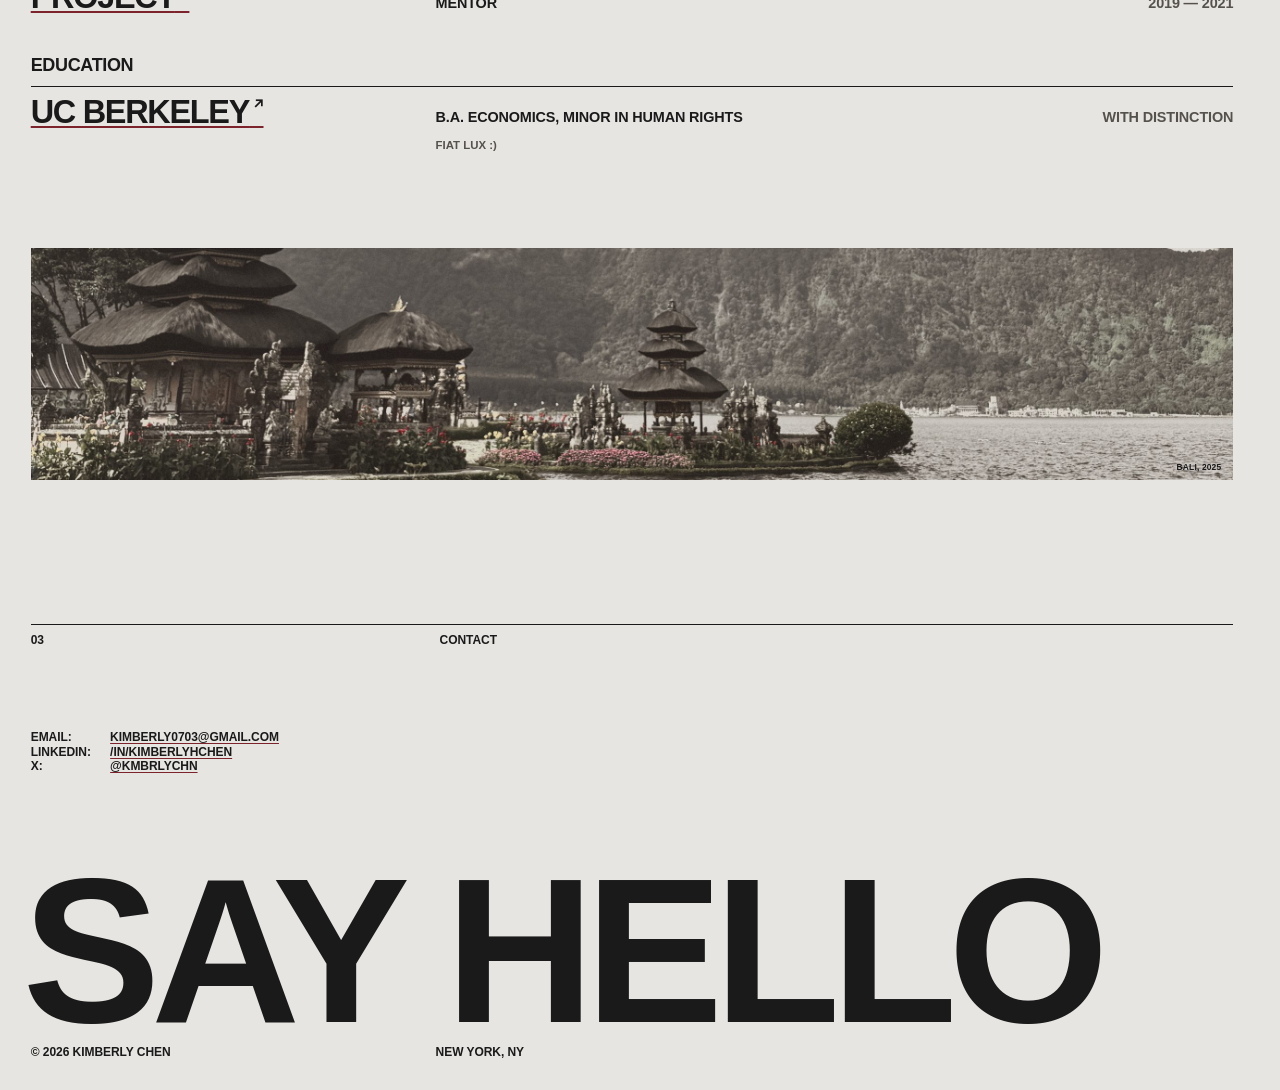
==== commit c4bcfe34: "About: drop multi-interest enthusiast Co-Authored-By: Claude Opus 5.5 <noreply@anthropic.com>" ====
--- a/index.html
+++ b/index.html
@@ -62,7 +62,7 @@
 
     <div class="split">
       <h2 class="label">Summary:</h2>
-      <p class="body-caps">New York City–based, Bay Area–raised multi-interest enthusiast. Currently, I lead Business Operations at <a href="https://www.allium.so" target="_blank" rel="noopener">Allium</a> across Product Marketing, Product Ops, Growth, Internal Ops, Finance, Legal, and more. Before that, I started my career at <a href="https://www.blackstone.com" target="_blank" rel="noopener">Blackstone</a> on the LP Communications team and <a href="https://panteracapital.com" target="_blank" rel="noopener">Pantera Capital</a>, where I was the right hand to the Head of Investor Relations, helped build out the post-sales function, and fundraised for its flagship, evergreen, and opportunistic funds.</p>
+      <p class="body-caps">New York City–based, Bay Area–raised. Currently, I lead Business Operations at <a href="https://www.allium.so" target="_blank" rel="noopener">Allium</a> across Product Marketing, Product Ops, Growth, Internal Ops, Finance, Legal, and more. Before that, I started my career at <a href="https://www.blackstone.com" target="_blank" rel="noopener">Blackstone</a> on the LP Communications team and <a href="https://panteracapital.com" target="_blank" rel="noopener">Pantera Capital</a>, where I was the right hand to the Head of Investor Relations, helped build out the post-sales function, and fundraised for its flagship, evergreen, and opportunistic funds.</p>
     </div>
 
     <div class="split">
